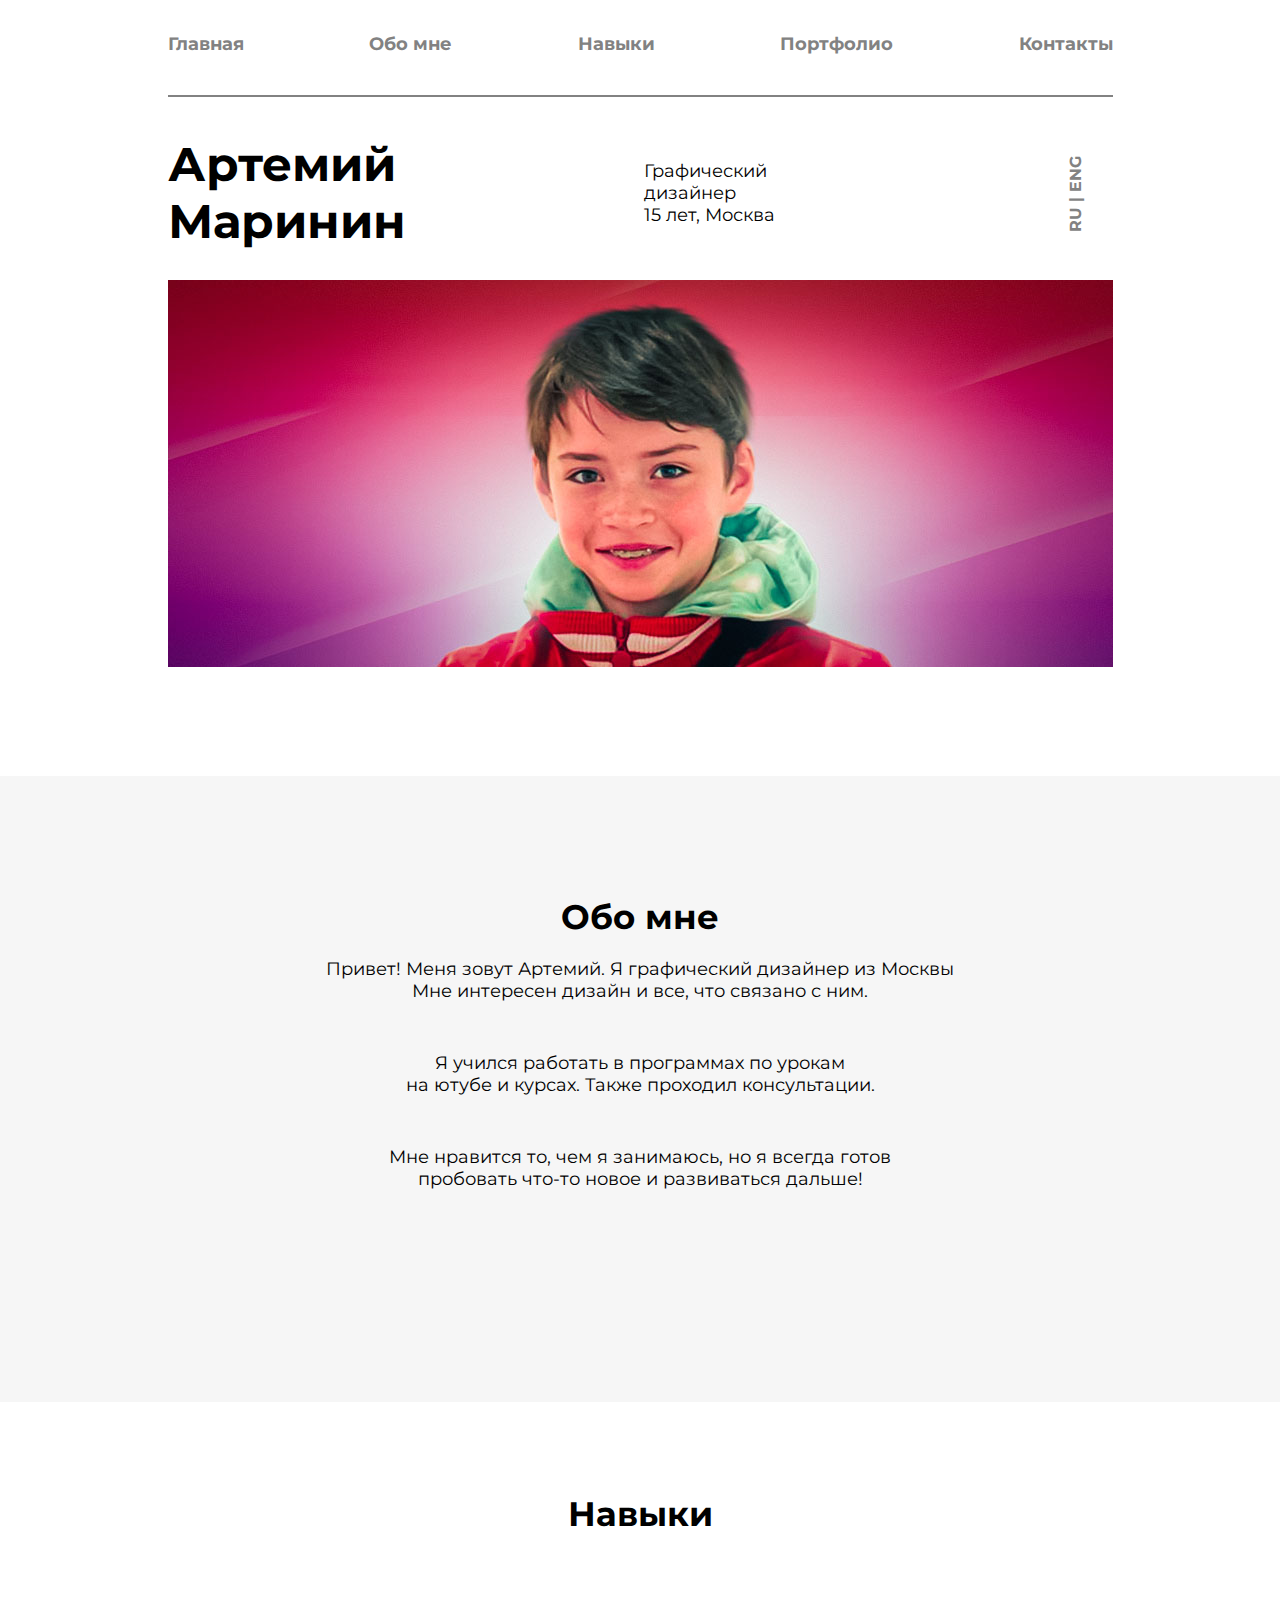
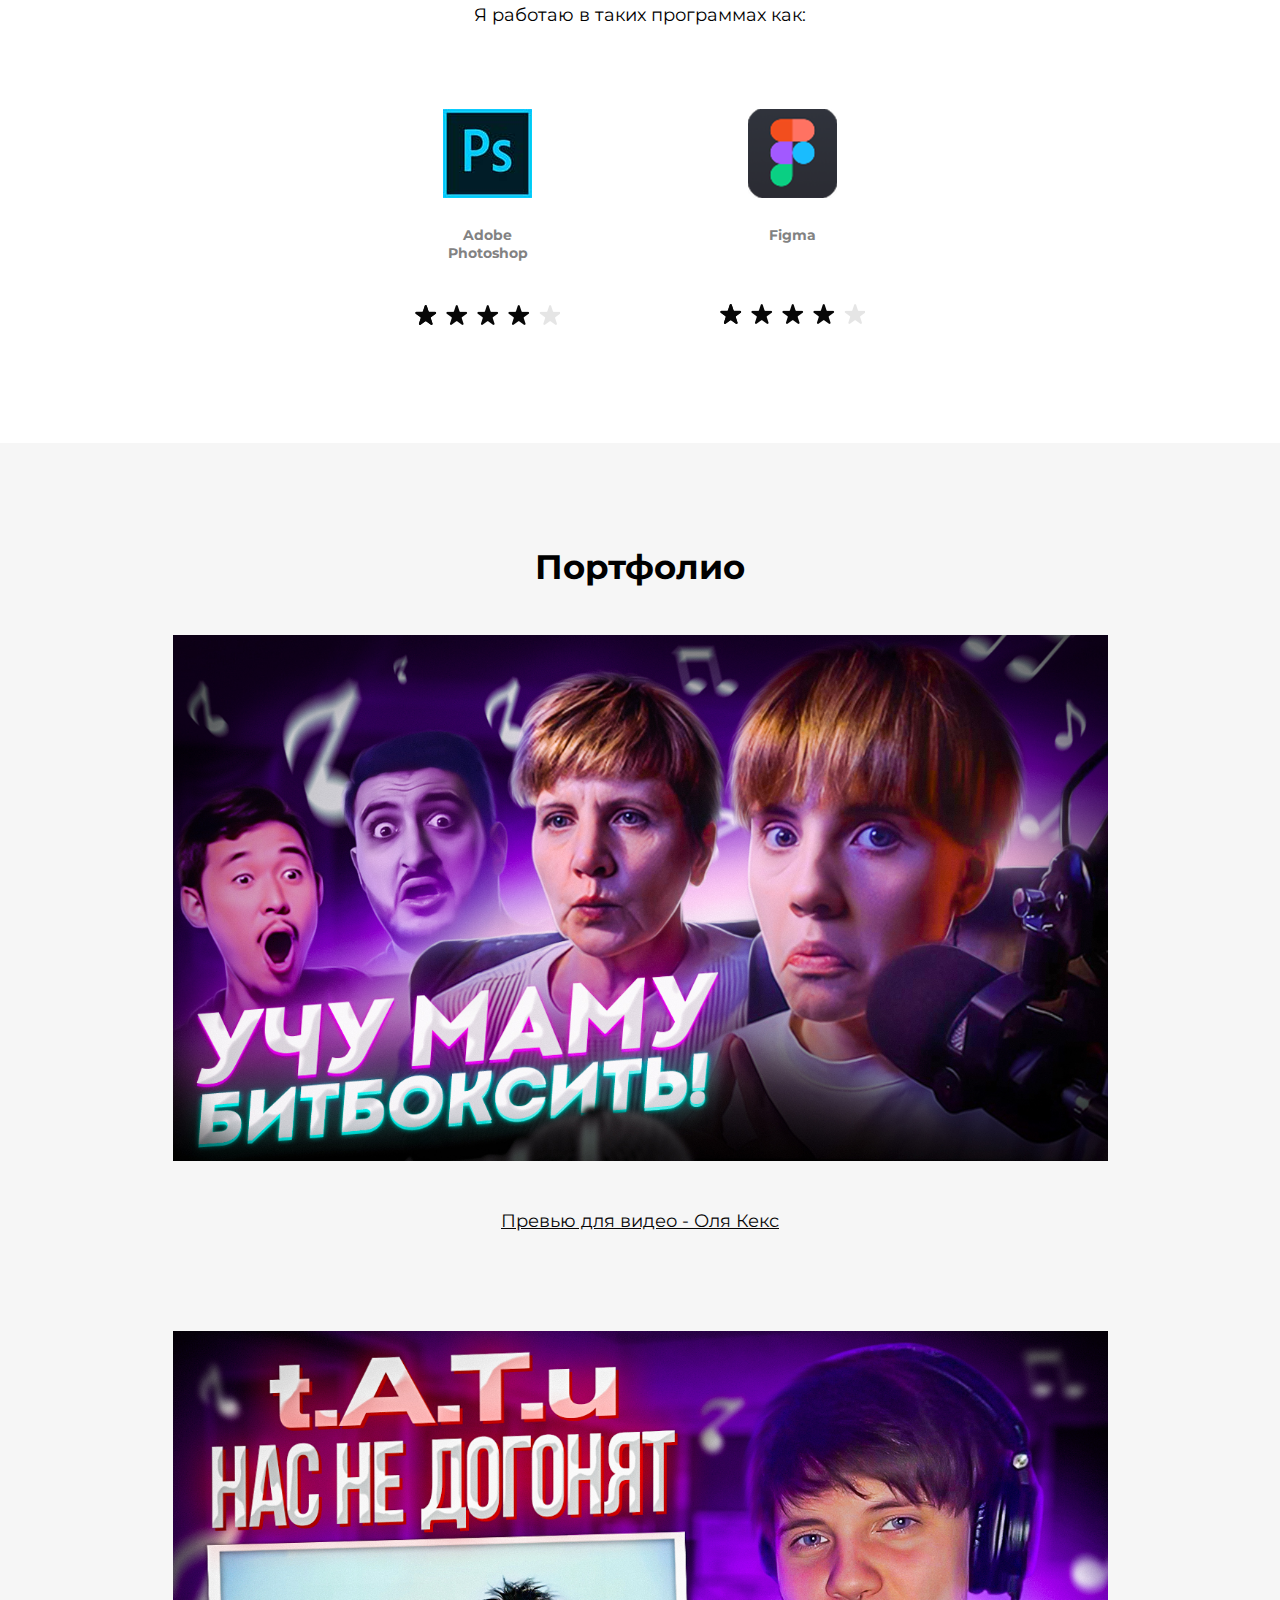
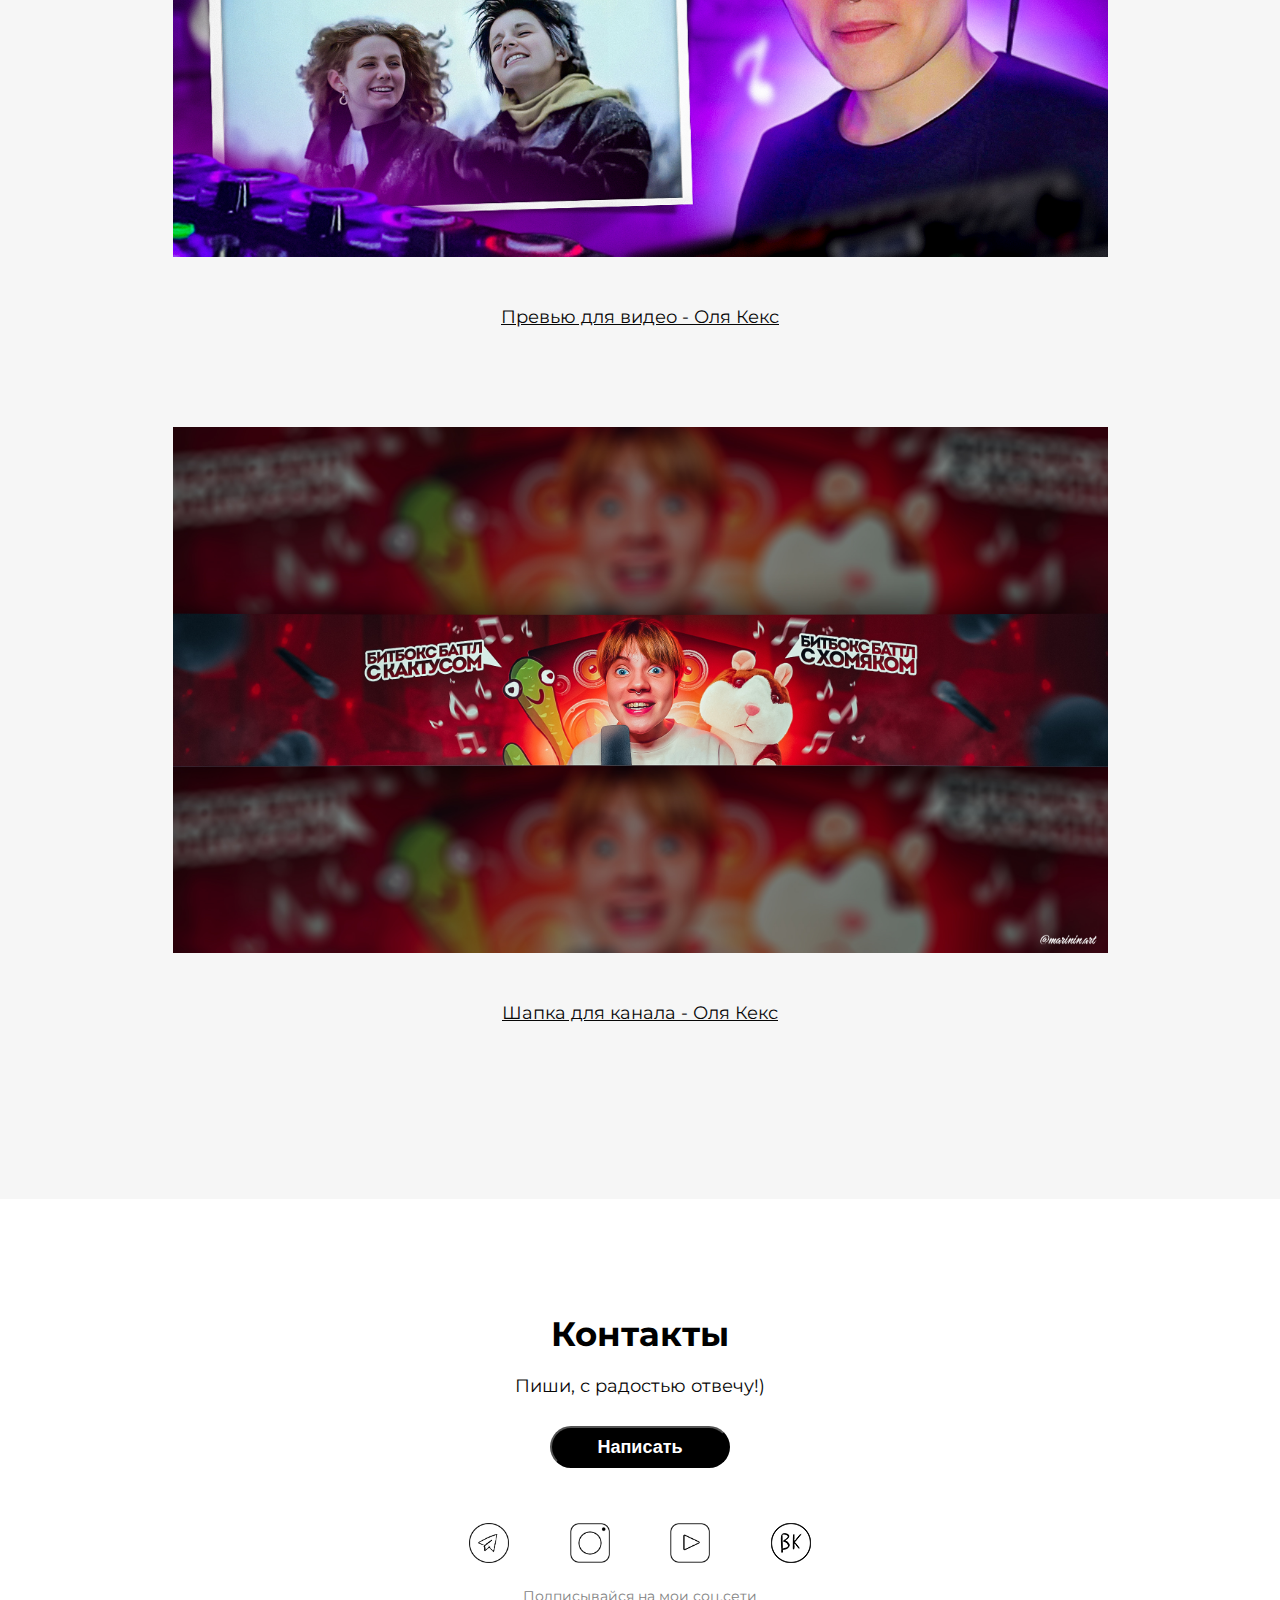
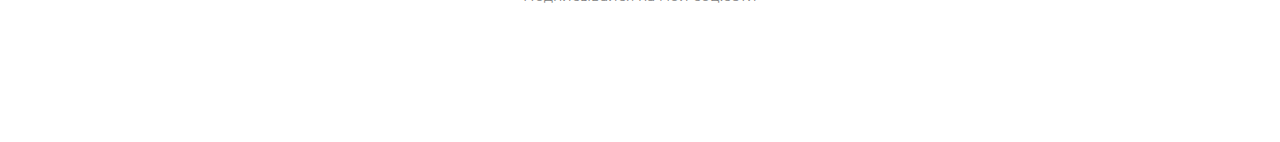
==== index.html @ 00d4df06 "Создана Desktop версия" ====
<!DOCTYPE html>
<html lang="en">
<head>
    <meta charset="UTF-8">
    <meta http-equiv="X-UA-Compatible" content="IE=edge">
    <meta name="viewport" content="width=device-width, initial-scale=1.0">
    <link rel="stylesheet" href="style.css">
    <link rel="preconnect" href="https://fonts.googleapis.com">
    <link rel="preconnect" href="https://fonts.gstatic.com" crossorigin>
    <link href="https://fonts.googleapis.com/css2?family=Montserrat:wght@500;700&display=swap" rel="stylesheet">
    <title>Артемий Маринин</title>
</head>
<body>
    <div class="container">
        <!-- welcome -->
        <div class="welcome">
            <nav class="nav">
                <a href="#" class="nav_link">Главная</a>
                <a href="#" class="nav_link">Обо мне</a>
                <a href="#" class="nav_link">Навыки</a>
                <a href="#" class="nav_link">Портфолио</a>
                <a href="#" class="nav_link">Контакты</a>
            </nav>
            <hr>
            <div class="name_con">
                <h1 class="name eng">Артемий<br>Маринин</h1>
                <h1 class="name ru">Артемий<br>Маринин</h1>
                <p class="who eng">Графический дизайнер<br>15 лет, Москва</p>
                <p class="who ru">Графический дизайнер<br>15 лет, Москва</p>
                <div class="language">
                    <p class="language_ru">ru&nbsp;</p>
                    <p class="language_ru language_eng">|</p>
                    <p class="language_eng">&nbsp;eng</p>
                </div>
            </div>
            <img src="img/my.jpg" alt="photo" class="denis_pht">
        </div>
    </div>

    <!-- about -->
    <div class="about">
        <h2 class="about_title eng">Обо мне</h2>
        <p class="about_txt eng">Привет! Меня зовут Артемий. Я графический дизайнер из Москвы<br>Мне интересен дизайн и все, что связано с ним.</p>
        <p class="about_txt eng">Я учился работать в программах по урокам<br>на ютубе и курсах. Также проходил консультации.</p>
        <p class="about_txt eng">Мне нравится то, чем я занимаюсь, но я всегда готов<br> пробовать что-то новое и развиваться дальше!</p>
    </div>
    
    <!-- Skills -->
    <div class="skills">
        <h2 class="skills_title eng">Навыки</h2>
        <p class="skills_sub eng">Я работаю в таких программах как:</p>
        <div class="programs_wrap">
            <div class="programs">
                <div class="prog-1">
                    <img src="img/ps.jpg" class="prog_img" alt="photoshop">
                    <p class="prog_about">Adobe<br>Photoshop</p>
                    <img src="img/stars-ps.png" alt="stars" class="stars">
                </div>
                <div class="prog-4">
                    <img src="img/figma.png" class="prog_img" alt="Figma">
                    <p class="prog_about">Figma</p>
                    <img src="img/stars-ps.png" alt="stars" class="stars-fig">
                </div>
            </div>
        </div>
    </div>

    <!-- portfolio -->
    <div class="portfolio">
        <h2 class="potfolio_title eng">Портфолио</h2>
        <img src="img/учу маму битбоксить.jpg" alt="case" class="portfolio_photo" width="935px">
        <a target="_blank" href="https://youtu.be/MhiVMvVwOIA" class="portfolio_link">Превью для видео - Оля Кекс</a>

        <img src="img/cover looopstation.jpg" alt="case" class="portfolio_photo" width="935px">
        <a target="_blank" href="https://youtu.be/dZugAhqDV_U" class="portfolio_link">Превью для видео - Оля Кекс</a>

        <img src="img/Оля кекс шапка.jpg" alt="case" class="portfolio_photo" width="935px">
        <a target="_blank" href="https://www.youtube.com/@OlyaKeks" class="portfolio_link">Шапка для канала - Оля Кекс</a> 
    </div>

    <!-- footer -->
    <footer>
        <h2 class="contacts">Контакты</h2>
        <p class="subt">Пиши, с радостью отвечу!)</p>
        <button href="https://taplink.cc/marinin.art" class="btn">Написать</button>
        <div class="social">
            <a target="_blank" class="icons" href="https://t.me/marininart">
                <img src="img/tg.png" alt="" class="social_icon" width="40px" height="40px">
            </a>
            <a target="_blank" class="icons" href="https://www.instagram.com/marinin.art/">
                <img src="img/inst.png" alt="" class="social_icon" width="40px" height="40px">
            </a>
            <a target="_blank" class="icons" href="https://www.youtube.com/@marininart">
                <img src="img/yt.png" alt="" class="social_icon" width="40px" height="40px">
            </a>
            <a target="_blank" class="icons" href="https://vk.com/marininart29">
                <img src="img/vk.png" alt="" class="social_icon" width="40px" height="40px">
            </a>
        </div>
        <p class="cr">Подписывайся на мои соц.сети</p>
    </footer>
<script src="js.js"></script>
</body>
</html>
---- style.css ----
body{
    font-family: 'Montserrat', sans-serif;
    margin: 0;
    padding: 0;
}

/* container */
.container{
    margin: 0 auto;
    width: 945px;
    height: 100%;
}

/* nav */
.nav{
    display: flex;
    justify-content: space-between;
    align-items: center;
    height: 87px;
}

.nav_link{
    font-weight: bold;
    color: #828282;
    font-size: 18px;
    text-decoration: none;
    margin: 0;
    transition: .2s linear;
}

.nav_link:hover{
    font-weight: bold;
    color: #000;
    scale: 1.03;
    font-size: 18px;
    text-decoration: none;
    margin: 0;
}

hr{
   height: 0px;
    border: 1px solid #828282;
}

/* me */
.name_con{
    display: flex;
    justify-content: space-between;
    align-items: center;
    margin:39px 0 30px 0;
}

.name{
   font-size: 47px;
   margin: 0;
}

.who{
    font-size: 18px;
    font-weight: normal;
}

/* language */
.ru{
    visibility: hidden;
}
.eng{
    visibility: visible;
}

.language{
    display: flex;
    transform: rotate(-90deg);
}

.language_ru{
    text-transform: uppercase;
    margin: 0;
    font-weight: bold;
    font-size: 16px;
    color: #828282;
}
.language_ru:hover{
    text-transform: uppercase;
    margin: 0;
    font-weight: bold;
    font-size: 16px;
    transition: .2s linear;
    color: #000;
    cursor: pointer;
}
.language_ru:active{
    text-transform: uppercase;
    margin: 0;
    font-weight: bold;
    font-size: 16px;
    transition: .2s linear;
    color: rgb(31, 13, 13); 
}

.language_eng{
    text-transform: uppercase;
    margin: 0;
    font-weight: bold;
    font-size: 16px;
    color: #828282;
}
.language_eng:hover{
    text-transform: uppercase;
    margin: 0;
    font-weight: bold;
    font-size: 16px;
    transition: .2s linear;
    color: #000;
    cursor: pointer;
}
.language_eng:active{
    text-transform: uppercase;
    margin: 0;
    font-weight: bold;
    font-size: 16px;
    transition: .2s linear;
    color: rgb(31, 13, 13);
}

.denis_pht{
    margin: 0 0 105px 0;
}

/* about */
.about{
    padding-top: 120px;
    height: 506px;
    background: #f6f6f6;
    text-align: center;
    margin-bottom: 91px;
}

.about_title{
    font-weight: bold;
    font-size: 34px;
    margin: 0 0 20px 0;
}

.about_txt{
    font-weight: normal;
    font-size: 18px;
    margin: 0 0 50px 0;
}
.about_txt:last-child{
    font-weight: normal;
    font-size: 18px;
    margin: 0;
}

/* skills */
.skills{
    text-align: center;
}

.skills_title{
    font-size: 34px;
    font-weight: bold;
    margin: 0 0 69px 0;
}

.skills_sub{
    font-weight: normal;
    font-size: 18px;
    margin: 0 0 83px 0;
}

.programs_wrap{
    max-width: 450px;
    margin: 0 auto 111px;
}

.programs{
    display: flex;
    justify-content: space-between;
}

.prog-1{
    margin-right: 105px;
}

.prog_img{
    margin: 0 0 24px 0;
}

.prog_about{
    font-weight: bold;
    font-size: 14px;
    color: #828282;
    margin: 0 0 40px 0;
}

.stars-fig{
    margin-top: 17px;
}

/* portfolio */
.portfolio{
    width: 100%;
    height: 2253px;
    margin: 0 auto;
    padding: 103px 0 0 0;
    background: #f6f6f6;
    text-align: center;
}

.potfolio_title{
    margin: 0 0 47px 0;
    font-weight: bold;
    font-size: 34px;
}

.portfolio_photo{
    margin-bottom: 45px;
}

.portfolio_link{
    display: block;
    font-weight: normal;
    font-size: 18px;
    margin: 0 0 99px 0;
    color: #070707;
}
.portfolio_link:hover{
    display: block;
    font-weight: normal;
    font-size: 18px;
    margin: 0 0 99px 0;
    color: #c4c4c4;
    transition: .1s linear;
}

/* footer */
footer{
    text-align: center;
    padding: 114px 0 123px 0;
}

.contacts{
    font-weight: bold;
    font-size: 34px;
    margin: 0 0 20px 0;
}

.subt{
    font-weight: normal;
    font-size: 18px;
    margin: 0 0 29px 0;
    color: #070707;
}

.btn{
    text-align: center;
    background: #000;
    color: #fff;
    font-weight: bold;
    font-size: 18px;
    width: 180px;
    height: 42px;
    border-radius: 50px;
    margin: 0 0 55px 0;
    transition: .2s linear;
}
.btn:hover{
    background: #000;
    color: rgb(139, 139, 139);
    font-weight: bold;
    font-size: 18px;
    width: 180px;
    height: 42px;
    border-radius: 50px;
    margin: 0 0 55px 0;
    cursor: pointer;
}

.social{
    display: flex;
    width: 342px;
    justify-content: space-between;
    margin: 0 auto 20px auto;
}

.cr{
    color: #828282;
    font-weight: normal;
    font-size: 14px;
}

.icons{
    text-decoration: none;
    transition: all .2s ease;
}

.icons:hover{
    text-decoration: none;
    scale: 1.1;
}
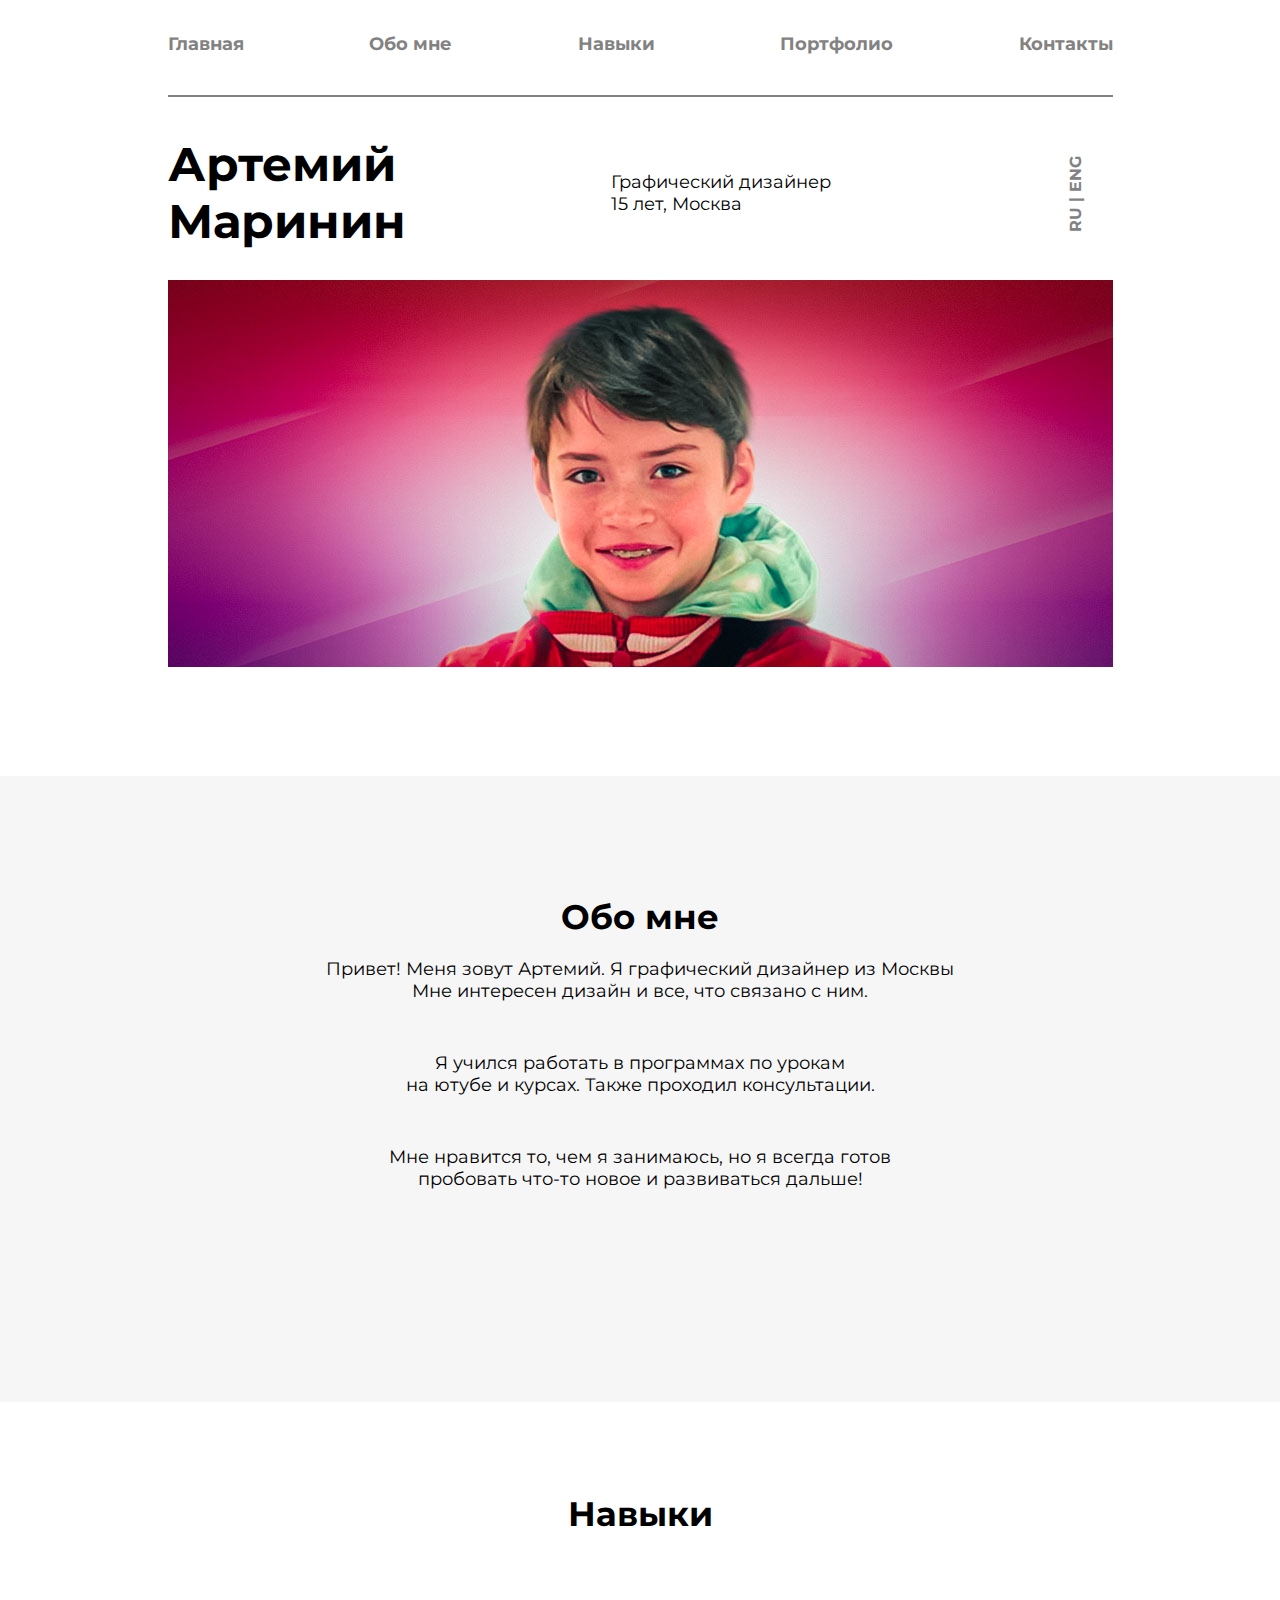
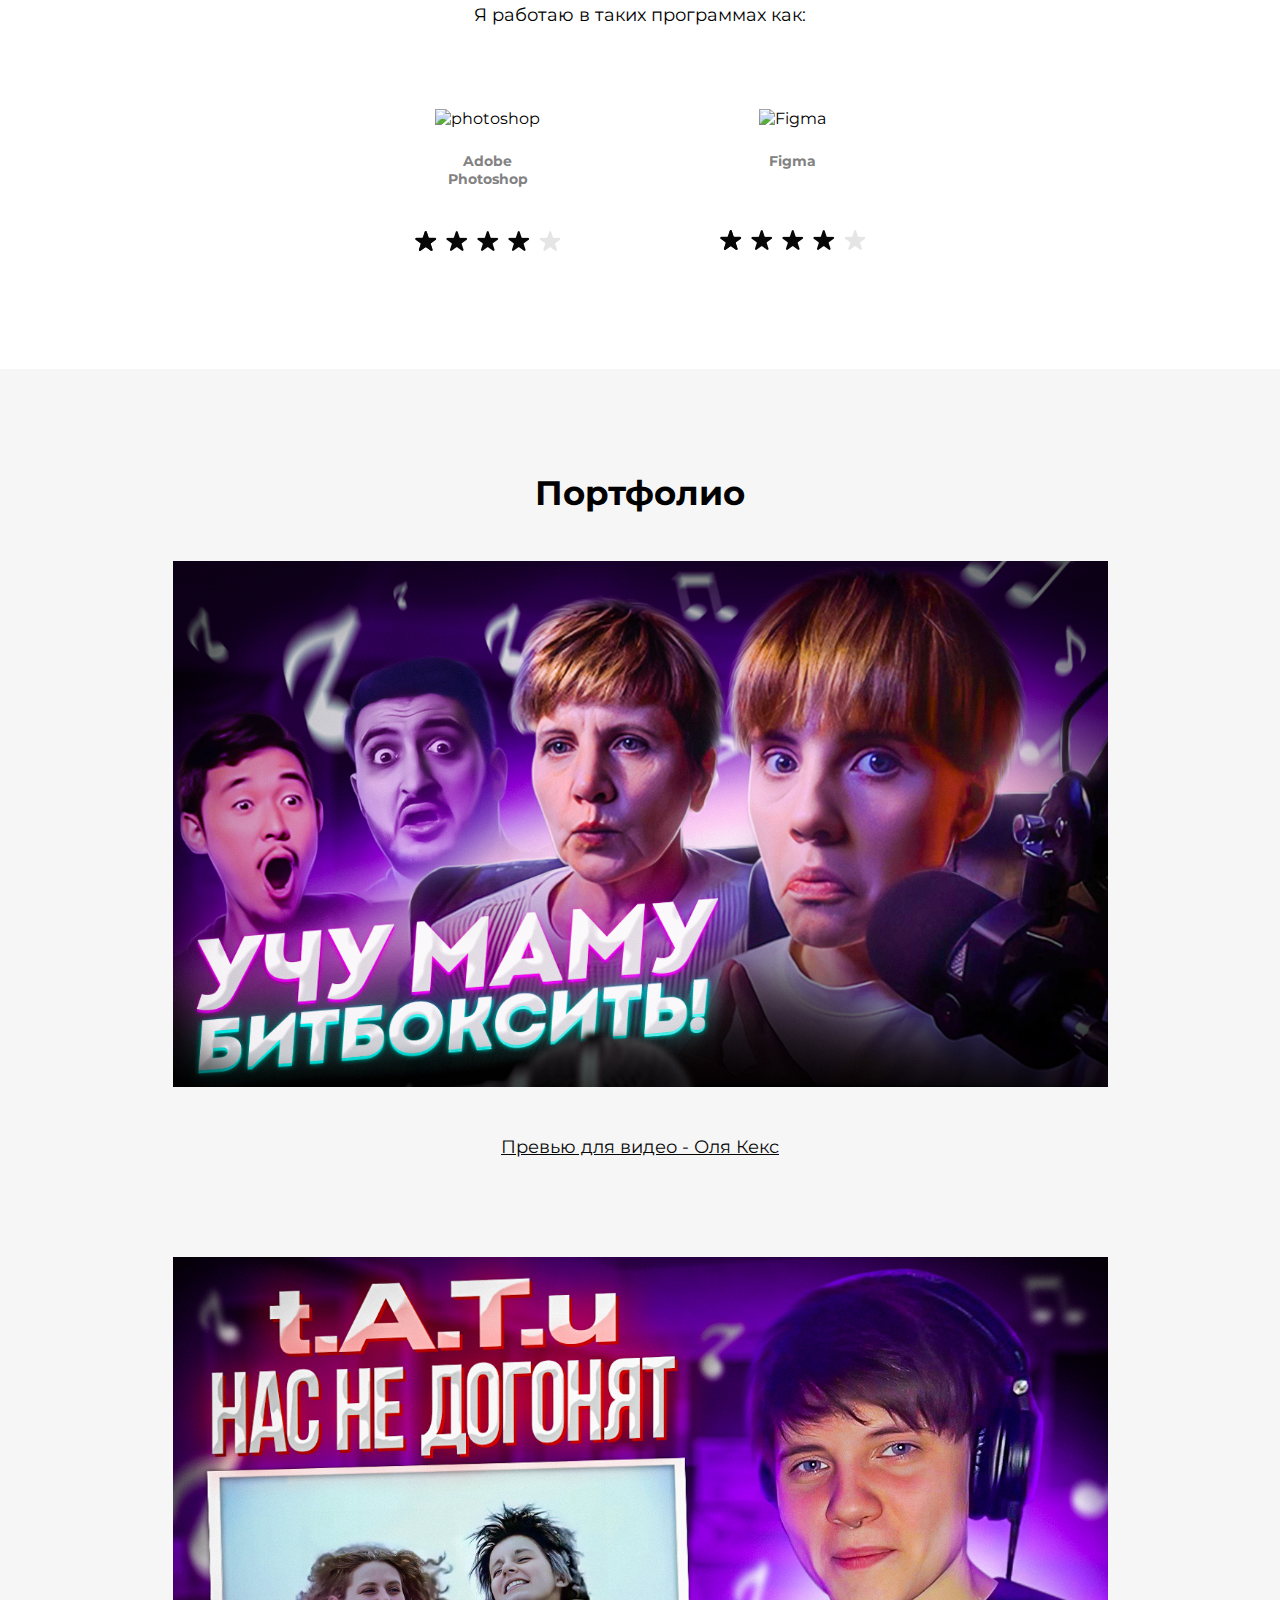
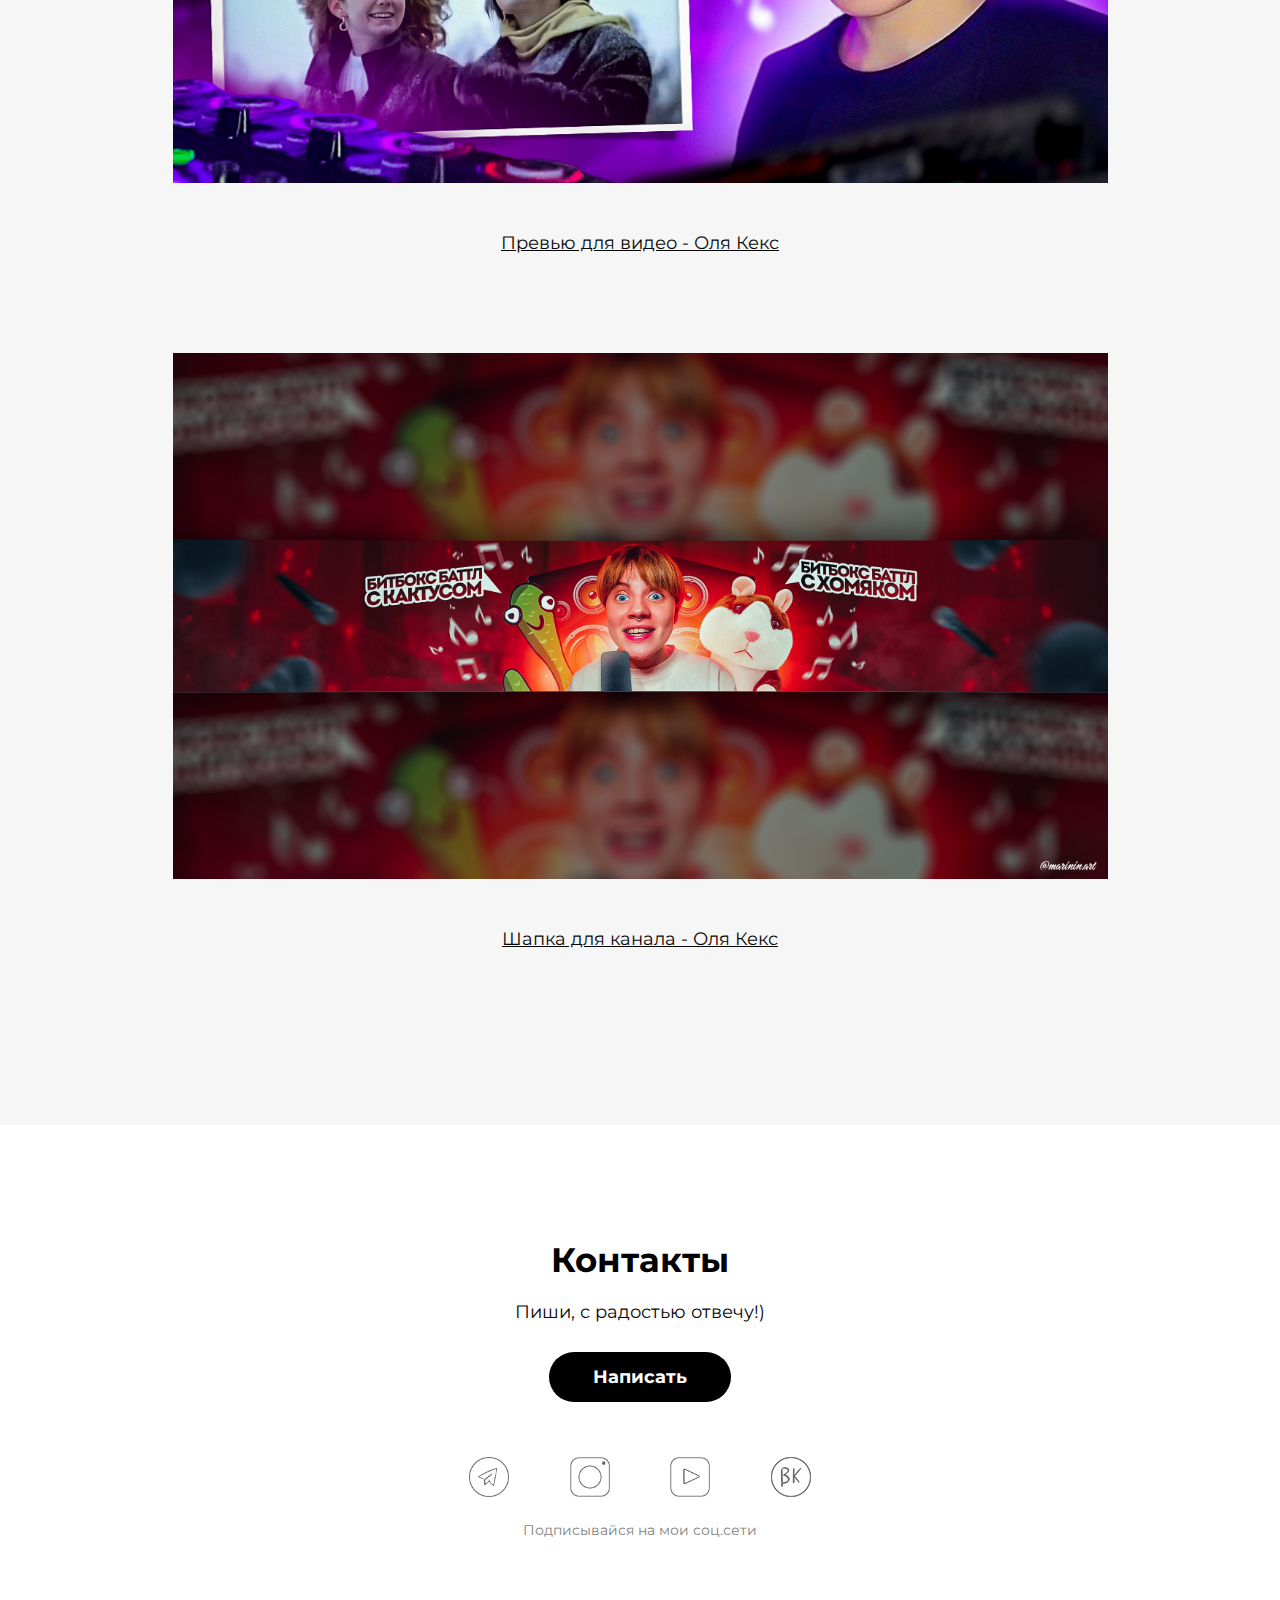
==== commit 71ba437b: "Подключил реопзиторий" ====
--- a/index.html
+++ b/index.html
@@ -13,7 +13,7 @@
 <body>
     <div class="container">
         <!-- welcome -->
-        <div class="welcome">
+        <main class="welcome">
             <nav class="nav">
                 <a href="#" class="nav_link">Главная</a>
                 <a href="#" class="nav_link">Обо мне</a>
@@ -23,10 +23,8 @@
             </nav>
             <hr>
             <div class="name_con">
-                <h1 class="name eng">Артемий<br>Маринин</h1>
-                <h1 class="name ru">Артемий<br>Маринин</h1>
-                <p class="who eng">Графический дизайнер<br>15 лет, Москва</p>
-                <p class="who ru">Графический дизайнер<br>15 лет, Москва</p>
+                <h1 class="name">Артемий<br>Маринин</h1>
+                <p class="who">Графический дизайнер<br>15 лет, Москва</p>
                 <div class="language">
                     <p class="language_ru">ru&nbsp;</p>
                     <p class="language_ru language_eng">|</p>
@@ -34,7 +32,7 @@
                 </div>
             </div>
             <img src="img/my.jpg" alt="photo" class="denis_pht">
-        </div>
+        </main>
     </div>
 
     <!-- about -->
@@ -52,12 +50,12 @@
         <div class="programs_wrap">
             <div class="programs">
                 <div class="prog-1">
-                    <img src="img/ps.jpg" class="prog_img" alt="photoshop">
+                    <img src="img/ps.svg" class="prog_img" alt="photoshop">
                     <p class="prog_about">Adobe<br>Photoshop</p>
                     <img src="img/stars-ps.png" alt="stars" class="stars">
                 </div>
                 <div class="prog-4">
-                    <img src="img/figma.png" class="prog_img" alt="Figma">
+                    <img src="img/figma.svg" class="prog_img" alt="Figma">
                     <p class="prog_about">Figma</p>
                     <img src="img/stars-ps.png" alt="stars" class="stars-fig">
                 </div>
@@ -82,7 +80,7 @@
     <footer>
         <h2 class="contacts">Контакты</h2>
         <p class="subt">Пиши, с радостью отвечу!)</p>
-        <button href="https://taplink.cc/marinin.art" class="btn">Написать</button>
+        <a href="https://taplink.cc/marinin.art" class="btn">Написать</a>
         <div class="social">
             <a target="_blank" class="icons" href="https://t.me/marininart">
                 <img src="img/tg.png" alt="" class="social_icon" width="40px" height="40px">
--- a/style.css
+++ b/style.css
@@ -225,6 +225,7 @@
     font-size: 18px;
     margin: 0 0 99px 0;
     color: #070707;
+    transition: .15s linear;
 }
 .portfolio_link:hover{
     display: block;
@@ -232,7 +233,6 @@
     font-size: 18px;
     margin: 0 0 99px 0;
     color: #c4c4c4;
-    transition: .1s linear;
 }
 
 /* footer */
@@ -255,27 +255,29 @@
 }
 
 .btn{
+    display: inline-block;
     text-align: center;
     background: #000;
     color: #fff;
     font-weight: bold;
     font-size: 18px;
-    width: 180px;
-    height: 42px;
     border-radius: 50px;
     margin: 0 0 55px 0;
-    transition: .2s linear;
+    text-decoration: none;
+    transition: .2s linear;
+    padding: 14px 44px;
 }
 .btn:hover{
     background: #000;
     color: rgb(139, 139, 139);
     font-weight: bold;
     font-size: 18px;
-    width: 180px;
-    height: 42px;
+    padding: 14px 44px;
     border-radius: 50px;
     margin: 0 0 55px 0;
+    text-decoration: none;
     cursor: pointer;
+    scale: 1.1;
 }
 
 .social{
@@ -292,11 +294,13 @@
 }
 
 .icons{
+    opacity: 60%;
     text-decoration: none;
     transition: all .2s ease;
 }
 
 .icons:hover{
+    opacity: 100%;
     text-decoration: none;
     scale: 1.1;
 }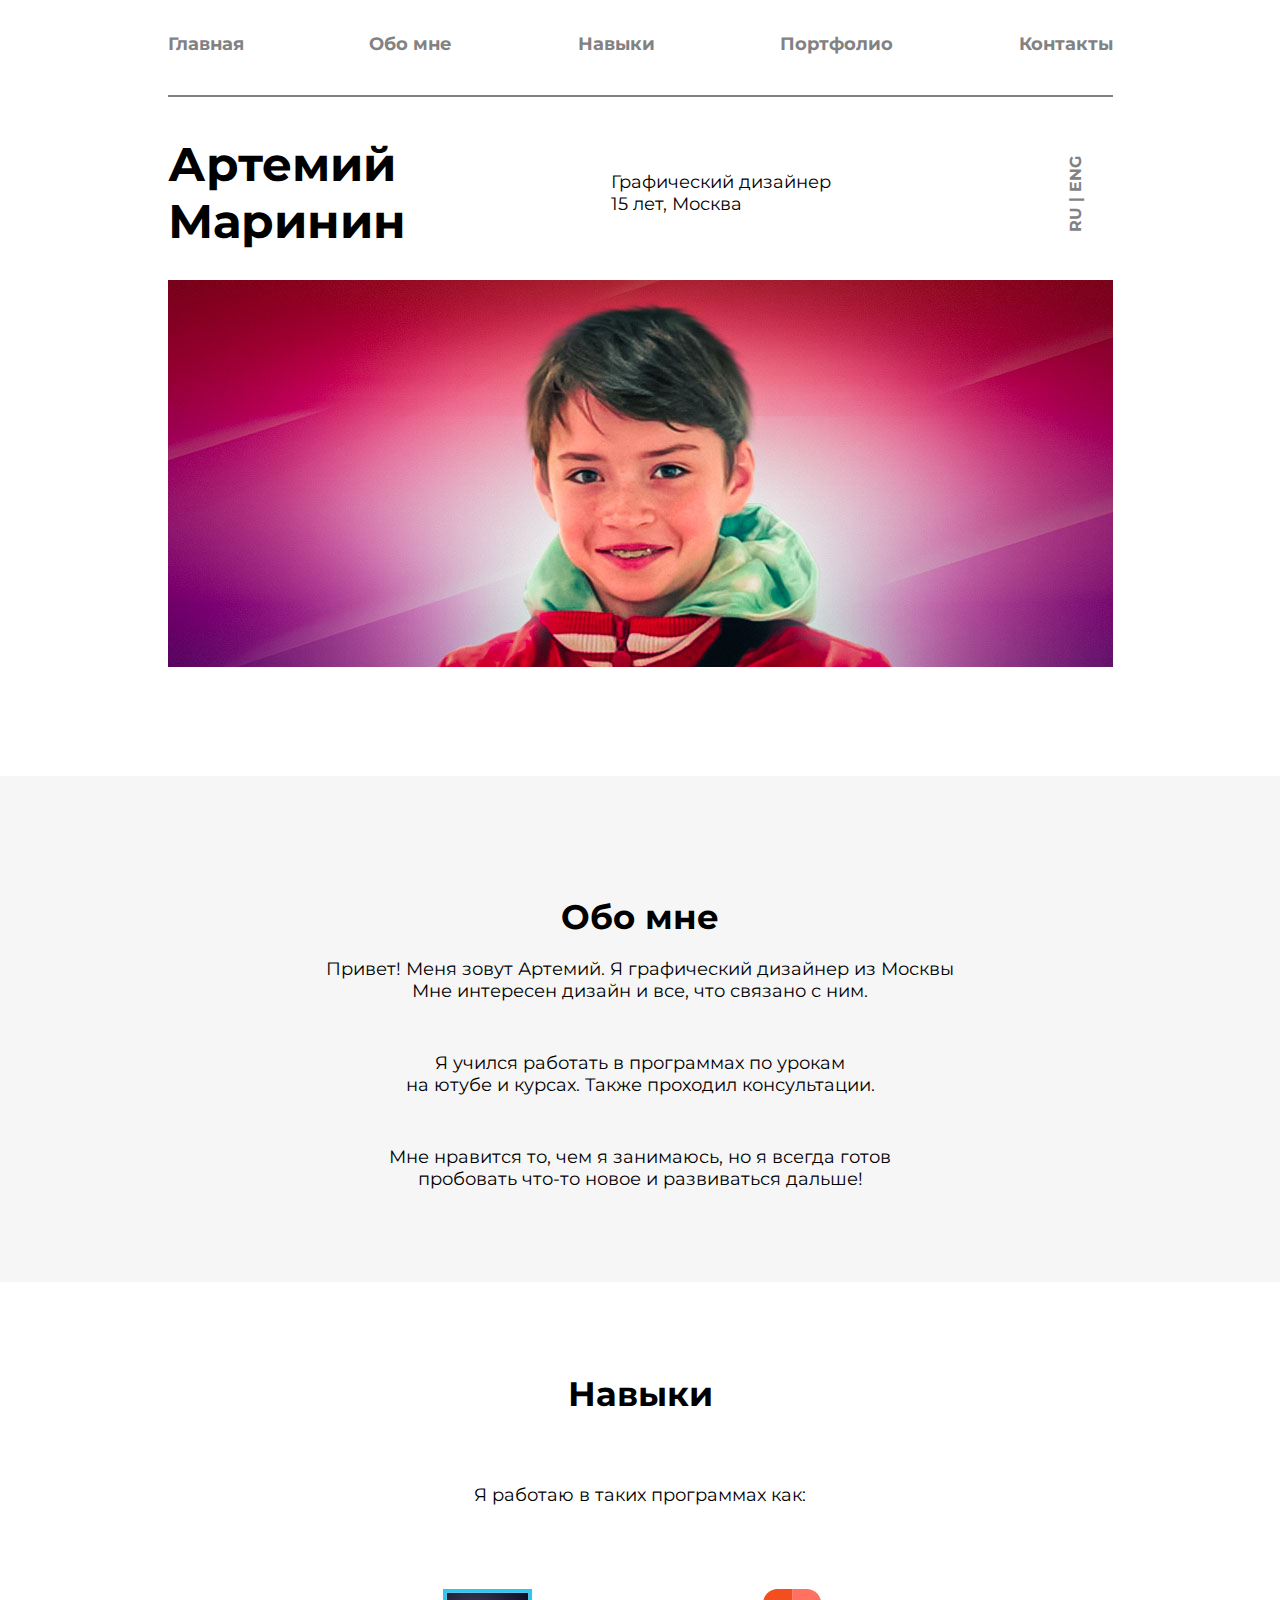
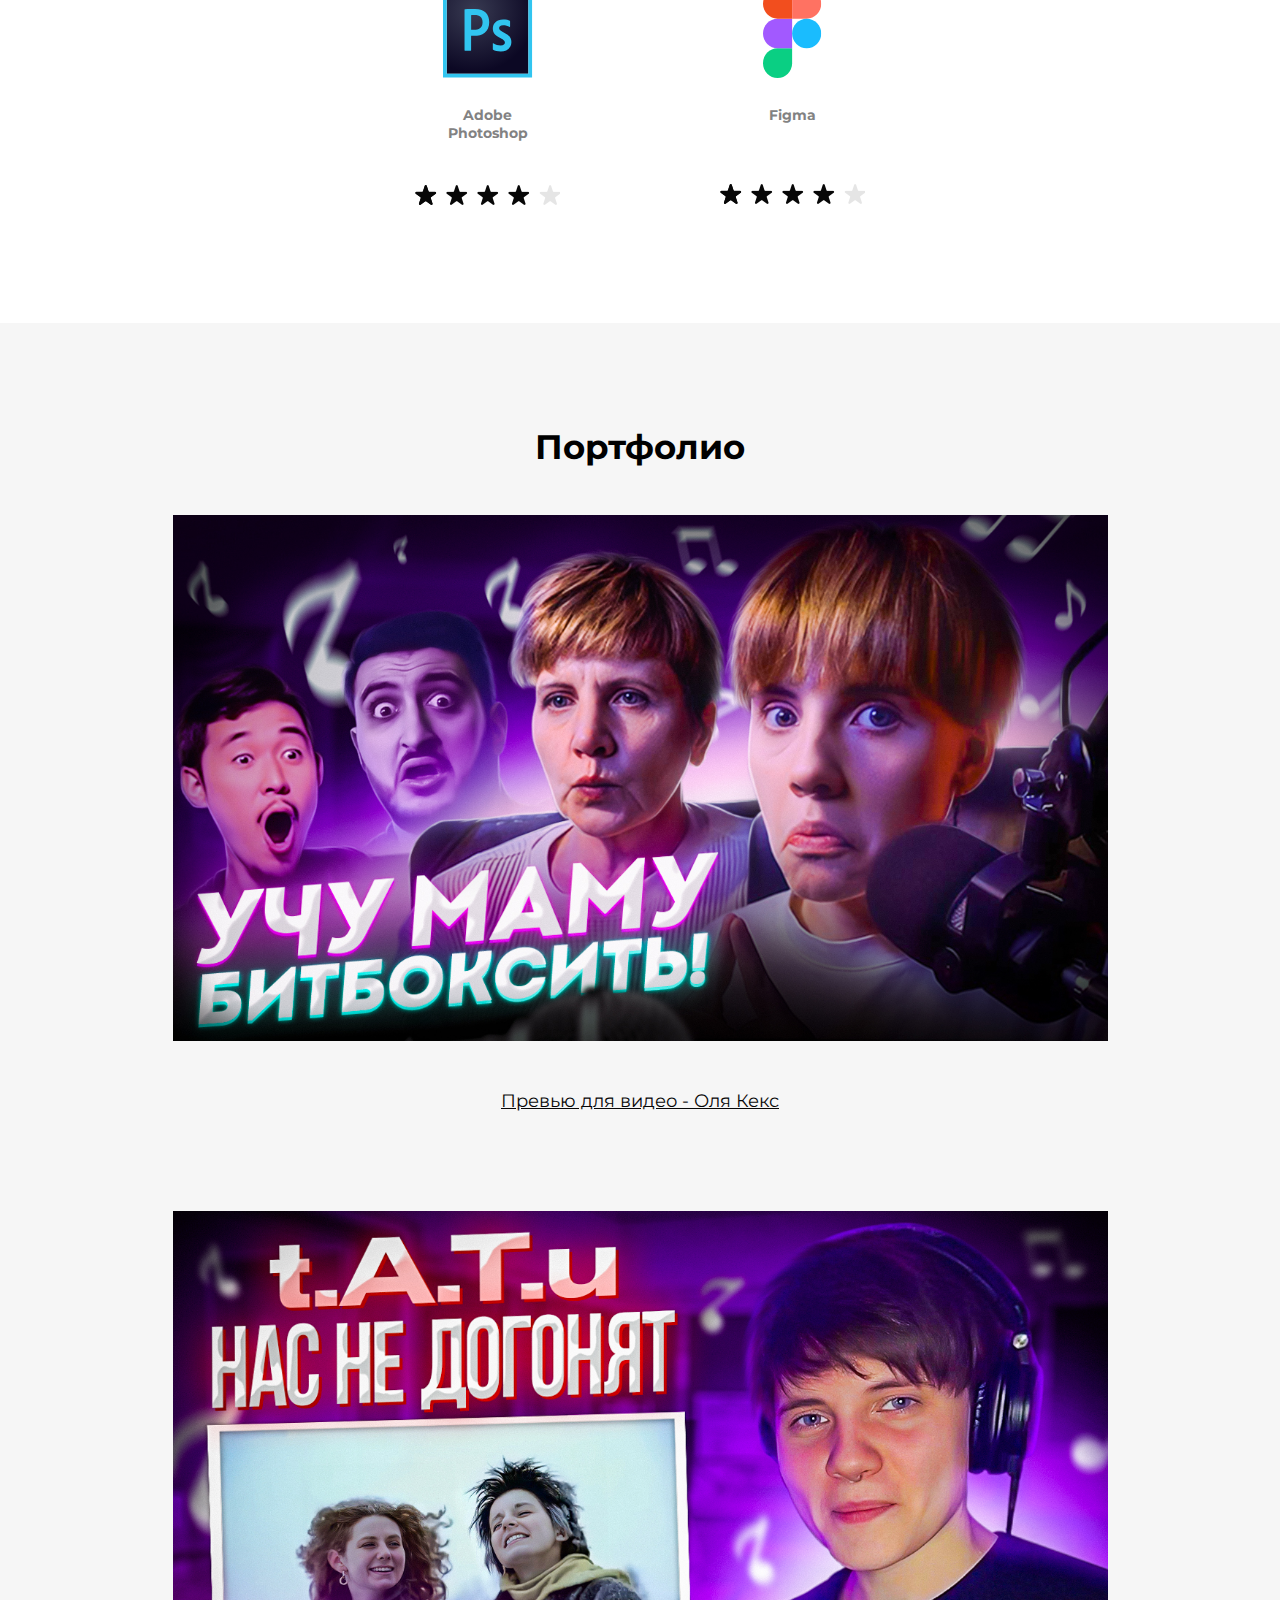
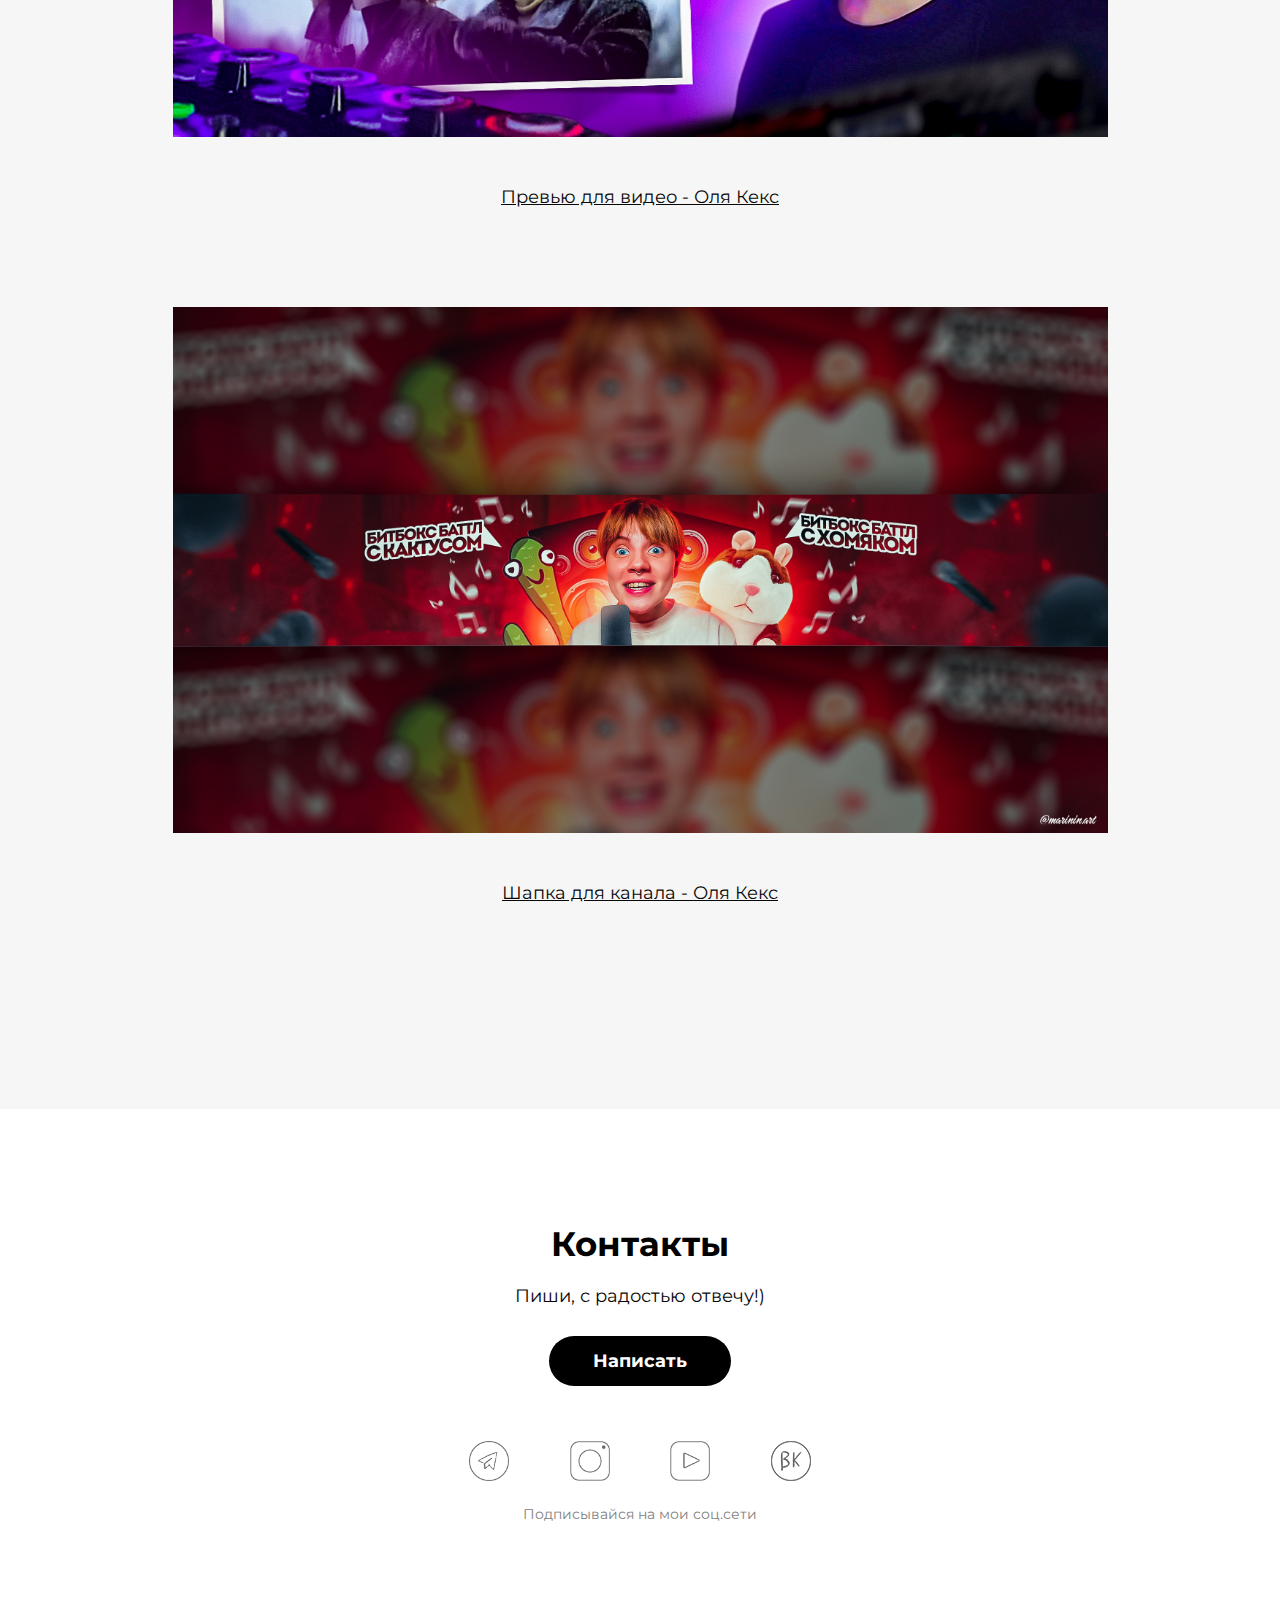
==== commit c5882c63: "Media запросы для 768зч" ====
--- a/index.html
+++ b/index.html
@@ -8,18 +8,18 @@
     <link rel="preconnect" href="https://fonts.googleapis.com">
     <link rel="preconnect" href="https://fonts.gstatic.com" crossorigin>
     <link href="https://fonts.googleapis.com/css2?family=Montserrat:wght@500;700&display=swap" rel="stylesheet">
-    <title>Артемий Маринин</title>
+    <title>Артемий Маринин - Главная</title>
 </head>
 <body>
     <div class="container">
         <!-- welcome -->
         <main class="welcome">
             <nav class="nav">
-                <a href="#" class="nav_link">Главная</a>
-                <a href="#" class="nav_link">Обо мне</a>
-                <a href="#" class="nav_link">Навыки</a>
-                <a href="#" class="nav_link">Портфолио</a>
-                <a href="#" class="nav_link">Контакты</a>
+                <a href="index.html" class="nav_link">Главная</a>
+                <a href="about.html" class="nav_link">Обо мне</a>
+                <a href="skills.html" class="nav_link">Навыки</a>
+                <a href="portfolio.html" class="nav_link">Портфолио</a>
+                <a href="contacts.html" class="nav_link">Контакты</a>
             </nav>
             <hr>
             <div class="name_con">
@@ -37,10 +37,10 @@
 
     <!-- about -->
     <div class="about">
-        <h2 class="about_title eng">Обо мне</h2>
-        <p class="about_txt eng">Привет! Меня зовут Артемий. Я графический дизайнер из Москвы<br>Мне интересен дизайн и все, что связано с ним.</p>
-        <p class="about_txt eng">Я учился работать в программах по урокам<br>на ютубе и курсах. Также проходил консультации.</p>
-        <p class="about_txt eng">Мне нравится то, чем я занимаюсь, но я всегда готов<br> пробовать что-то новое и развиваться дальше!</p>
+        <h2 class="about_title">Обо мне</h2>
+        <p class="about_txt">Привет! Меня зовут Артемий. Я графический дизайнер из Москвы<br>Мне интересен дизайн и все, что связано с ним.</p>
+        <p class="about_txt">Я учился работать в программах по урокам<br>на ютубе и курсах. Также проходил консультации.</p>
+        <p class="about_txt">Мне нравится то, чем я занимаюсь, но я всегда готов<br> пробовать что-то новое и развиваться дальше!</p>
     </div>
     
     <!-- Skills -->
@@ -66,13 +66,13 @@
     <!-- portfolio -->
     <div class="portfolio">
         <h2 class="potfolio_title eng">Портфолио</h2>
-        <img src="img/учу маму битбоксить.jpg" alt="case" class="portfolio_photo" width="935px">
+        <img src="img/учу маму битбоксить.jpg" alt="case" class="portfolio_photo">
         <a target="_blank" href="https://youtu.be/MhiVMvVwOIA" class="portfolio_link">Превью для видео - Оля Кекс</a>
 
-        <img src="img/cover looopstation.jpg" alt="case" class="portfolio_photo" width="935px">
+        <img src="img/cover looopstation.jpg" alt="case" class="portfolio_photo">
         <a target="_blank" href="https://youtu.be/dZugAhqDV_U" class="portfolio_link">Превью для видео - Оля Кекс</a>
 
-        <img src="img/Оля кекс шапка.jpg" alt="case" class="portfolio_photo" width="935px">
+        <img src="img/Оля кекс шапка.jpg" alt="case" class="portfolio_photo">
         <a target="_blank" href="https://www.youtube.com/@OlyaKeks" class="portfolio_link">Шапка для канала - Оля Кекс</a> 
     </div>
 
@@ -91,7 +91,7 @@
             <a target="_blank" class="icons" href="https://www.youtube.com/@marininart">
                 <img src="img/yt.png" alt="" class="social_icon" width="40px" height="40px">
             </a>
-            <a target="_blank" class="icons" href="https://vk.com/marininart29">
+            <a target="_blank" class="icons" href="https://vk.com/marinin_design">
                 <img src="img/vk.png" alt="" class="social_icon" width="40px" height="40px">
             </a>
         </div>
--- a/style.css
+++ b/style.css
@@ -2,12 +2,16 @@
     font-family: 'Montserrat', sans-serif;
     margin: 0;
     padding: 0;
+}
+
+* {
+    box-sizing: border-box;
 }
 
 /* container */
 .container{
     margin: 0 auto;
-    width: 945px;
+    max-width: 945px;
     height: 100%;
 }
 
@@ -38,7 +42,7 @@
 }
 
 hr{
-   height: 0px;
+    height: 0px;
     border: 1px solid #828282;
 }
 
@@ -124,7 +128,7 @@
 }
 
 .denis_pht{
-    margin: 0 0 105px 0;
+    margin: 0 auto 105px;
 }
 
 /* about */
@@ -136,6 +140,14 @@
     margin-bottom: 91px;
 }
 
+.about{
+    padding-top: 120px;
+    height: 506px;
+    background: #f6f6f6;
+    text-align: center;
+    margin-bottom: 91px;
+}
+
 .about_title{
     font-weight: bold;
     font-size: 34px;
@@ -151,6 +163,47 @@
     font-weight: normal;
     font-size: 18px;
     margin: 0;
+}
+
+.nabt{
+    margin-bottom: 45px;
+}
+
+.about_wrap {
+    display: flex;
+    margin-top: 45px;
+}
+
+.continue {
+    display: block;
+}
+
+.about_skills_wrap {
+    display: flex;
+    margin-top: 45px;
+}
+
+.about_txt_wrap {
+    display: block;
+    margin-left: 65px;
+}
+
+
+.about_img {
+    display: block;
+}
+
+.p {
+    margin-bottom: 23px;
+}
+
+.p-3 {
+    margin-top: 50px;
+}
+
+.link {
+    text-decoration: underline;
+    color: #000;
 }
 
 /* skills */
@@ -202,11 +255,12 @@
 /* portfolio */
 .portfolio{
     width: 100%;
-    height: 2253px;
+    height: 100%;
     margin: 0 auto;
     padding: 103px 0 0 0;
     background: #f6f6f6;
     text-align: center;
+    padding-bottom: 106px;
 }
 
 .potfolio_title{
@@ -216,6 +270,8 @@
 }
 
 .portfolio_photo{
+    text-align: center;
+    width: 935px;
     margin-bottom: 45px;
 }
 
@@ -235,8 +291,106 @@
     color: #c4c4c4;
 }
 
+.portfolio_imgs_wrapper {
+    display: flex;
+    flex-wrap: wrap;
+    align-content: center;
+    justify-content: space-between;
+}
+
+.portfolio_img {
+    width: 423px;
+}
+.portfolio_img-3, .portfolio_img-8, .portfolio_img-9 {
+    width: 900px;
+}
+
+.img_content {
+    text-align: center;
+    margin: 0 auto 45px;
+}
+
+.img_content .portfolio_link {
+    margin: 23px 0;
+}
+
+
+/* Contacts */
+.btns_wrapper{
+    max-width: 590px;
+    max-height: 240px;
+    display: flex;
+    justify-content: space-between;
+    flex-wrap: wrap;
+    margin: 0 auto;
+}
+
+.cname {
+    font-size: 47px;
+    margin: 75px 0 45px;
+    text-align: center;
+}
+
+.contacts_link {
+    flex-wrap: wrap;
+    display: flex;
+    text-align: center;
+    align-items: center;
+    width: 270px;
+    height: 60px;
+    justify-content: center;
+    text-decoration: none;
+    margin-bottom: 30px;
+    transition: .2s ease-in-out;
+    animation: animBtns1 2s;
+}
+
+.contacts_link:hover {
+    scale: 1.05;
+}
+
+.contacts_link .nav_link {
+    font-weight: bold;
+    color: #ffffff;
+    font-size: 18px;
+    text-decoration: none;
+    margin: 0;
+    animation: animBtns2 2s;
+}
+
+.contacts_icon {
+    margin-right: 10px;
+    animation: animBtns2 2.5s;
+}
+
+.a {
+    border-radius: 10px;
+    background: #339AF0;
+}
+.b {
+    border-radius: 10px;
+    background: #004CBD;
+}
+.c {
+    border-radius: 10px;
+    background: #F26F3C;
+}
+.d {
+    border-radius: 10px;
+    background: #BF1717;
+}
+.e {
+    border-radius: 10px;
+    background: #6A52FC;
+}
+.f {
+    border-radius: 10px;
+    background: #36007A;
+}
+
 /* footer */
 footer{
+    margin: 0 auto;
     text-align: center;
     padding: 114px 0 123px 0;
 }
@@ -293,6 +447,14 @@
     font-size: 14px;
 }
 
+.ccr{
+    color: #828282;
+    font-weight: normal;
+    font-size: 14px;
+    text-align: center;
+    margin-top: 45px;
+}
+
 .icons{
     opacity: 60%;
     text-decoration: none;
@@ -303,4 +465,96 @@
     opacity: 100%;
     text-decoration: none;
     scale: 1.1;
+}
+
+@keyframes animBtns1 {
+    0% {
+        opacity: 0%;
+       height: 0px;
+    }
+
+    20%{
+        opacity: 0%;
+    }
+
+    100% {
+        opacity: 100%;
+        height: 60px;
+    }
+}
+
+@keyframes animBtns2 {
+    0% {
+        opacity: 0%;
+    }
+
+    50% {
+       opacity: 0%;
+    }
+
+    100% {
+        opacity: 100%;
+    }
+}
+
+
+
+/* Медиазапросы */
+@media screen and (max-width: 768px) {
+    .container {
+        margin: 0 auto;
+        max-width: 123.1%;
+    }
+    
+    .denis_pht {
+        width: 768px;
+        margin: 0 auto;
+    }
+
+    .portfolio_photo{
+        text-align: center;
+        width: 768px;
+        margin-bottom: 45px;
+    }
+
+    .portfolio{
+        width: 100%;
+        height: 100%;
+        margin: 0 auto;
+        padding: 103px 0 0 0;
+        background: #f6f6f6;
+        text-align: center;
+        padding-bottom: 30px;
+    }
+
+    .about_txt{
+        font-size: 14px;
+        margin-bottom: 23px;
+    }
+    .about_txt:last-child {
+        font-size: 14px;
+        margin-bottom: 0;
+    }
+    .p-3 {
+        margin-top: 23px;
+    }
+    
+    .nabt {
+        margin-bottom: 25px;
+    }
+
+    .ccr {
+        color: #828282;
+        font-weight: normal;
+        font-size: 14px;
+        text-align: center;
+        margin: 45px auto 0;
+    }
+
+    .portfolio_img-3, .portfolio_img-8, .portfolio_img-9 {
+        width: 768px;
+    }
+    .portfolio_img {
+        width: 768px;
+    }
 }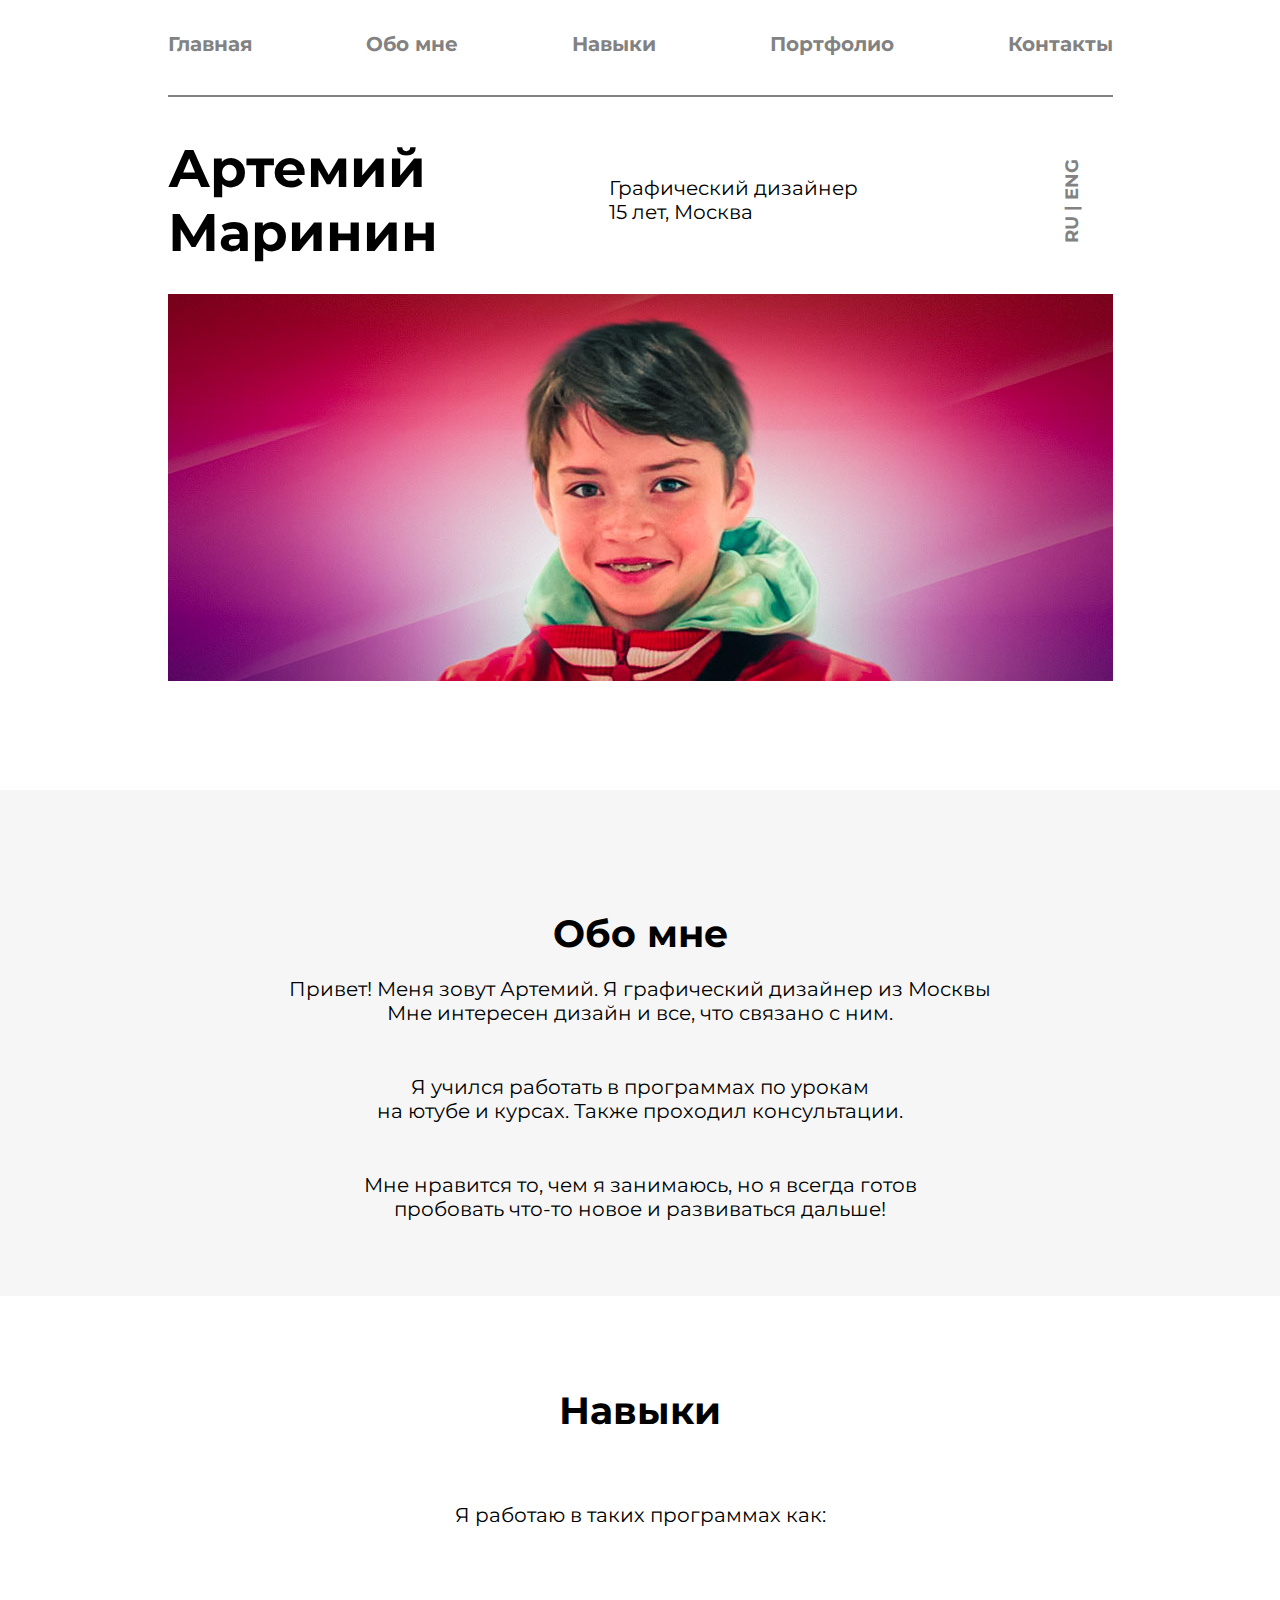
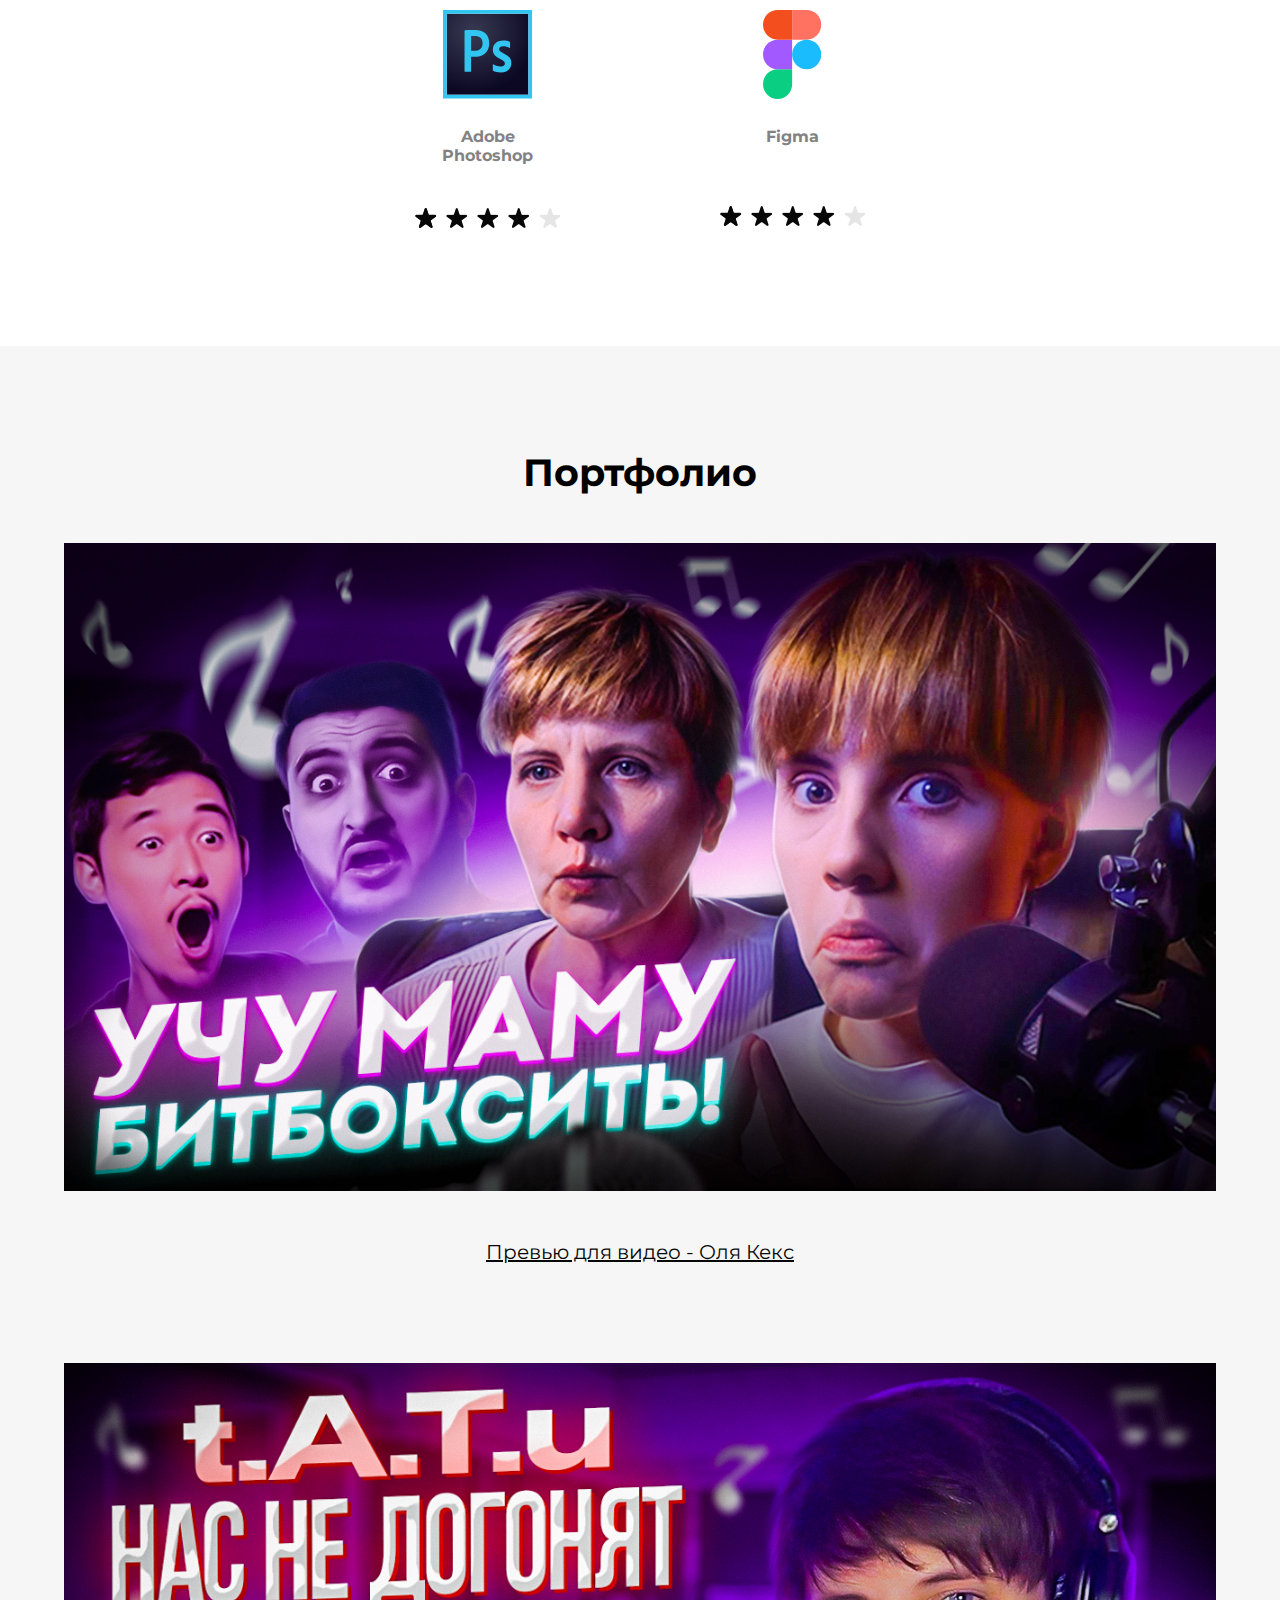
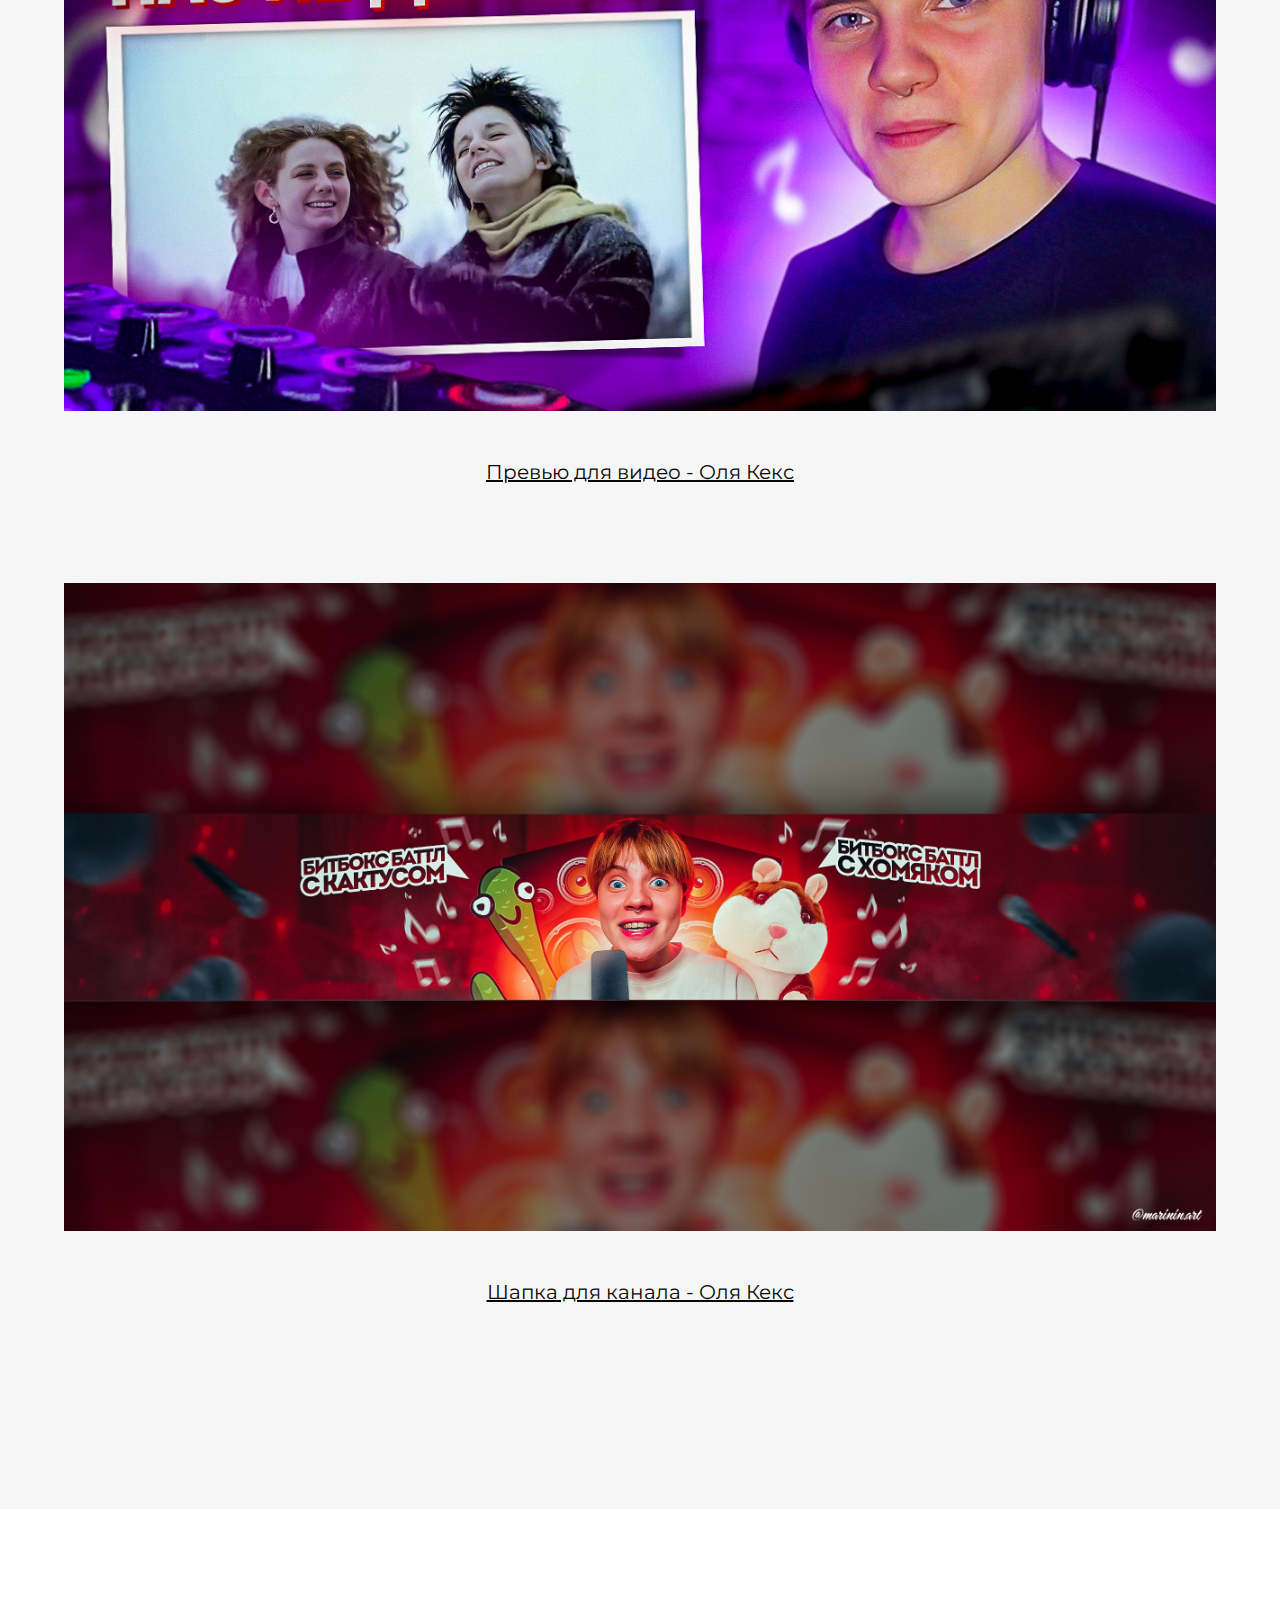
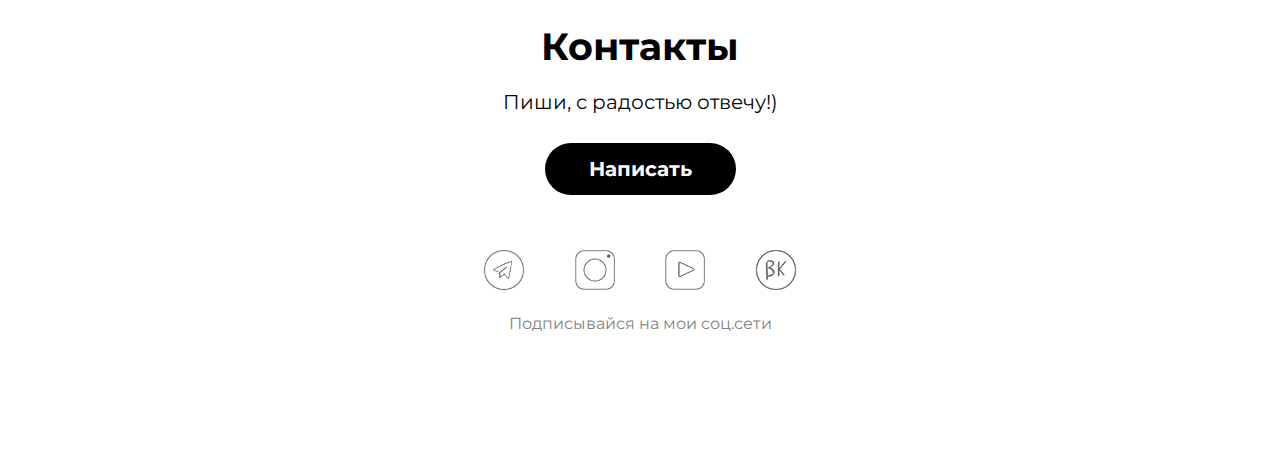
==== commit d7bc0360: "Добавлены медиа запросы для мобильной версии." ====
--- a/index.html
+++ b/index.html
@@ -13,26 +13,25 @@
 <body>
     <div class="container">
         <!-- welcome -->
-        <main class="welcome">
-            <nav class="nav">
-                <a href="index.html" class="nav_link">Главная</a>
-                <a href="about.html" class="nav_link">Обо мне</a>
-                <a href="skills.html" class="nav_link">Навыки</a>
-                <a href="portfolio.html" class="nav_link">Портфолио</a>
-                <a href="contacts.html" class="nav_link">Контакты</a>
-            </nav>
-            <hr>
-            <div class="name_con">
-                <h1 class="name">Артемий<br>Маринин</h1>
-                <p class="who">Графический дизайнер<br>15 лет, Москва</p>
-                <div class="language">
-                    <p class="language_ru">ru&nbsp;</p>
-                    <p class="language_ru language_eng">|</p>
-                    <p class="language_eng">&nbsp;eng</p>
-                </div>
+        <nav class="nav">
+            <a href="index.html" class="nav_link">Главная</a>
+            <a href="about.html" class="nav_link">Обо мне</a>
+            <a href="skills.html" class="nav_link">Навыки</a>
+            <a href="portfolio.html" class="nav_link">Портфолио</a>
+            <a href="contacts.html" class="nav_link">Контакты</a>
+        </nav>
+        <hr>
+        <div class="name_con">
+            <h1 class="name">Артемий<br>Маринин</h1>
+            <p class="who">Графический дизайнер<br>15 лет, Москва</p>
+            <div class="language">
+                <p class="language_ru">ru&nbsp;</p>
+                <p class="language_ru language_eng">|</p>
+                <p class="language_eng">&nbsp;eng</p>
             </div>
-            <img src="img/my.jpg" alt="photo" class="denis_pht">
-        </main>
+        </div>
+        <img src="img/my.jpg" alt="photo" class="denis_pht">
+        <img src="img/my-mobile.jpg" alt="" class="mobile_pht">
     </div>
 
     <!-- about -->
@@ -45,8 +44,8 @@
     
     <!-- Skills -->
     <div class="skills">
-        <h2 class="skills_title eng">Навыки</h2>
-        <p class="skills_sub eng">Я работаю в таких программах как:</p>
+        <h2 class="skills_title">Навыки</h2>
+        <p class="skills_sub">Я работаю в таких программах как:</p>
         <div class="programs_wrap">
             <div class="programs">
                 <div class="prog-1">
--- a/style.css
+++ b/style.css
@@ -13,6 +13,11 @@
     margin: 0 auto;
     max-width: 945px;
     height: 100%;
+    flex-wrap: wrap;
+}
+
+.about .container {
+    text-align: center;
 }
 
 /* nav */
@@ -26,7 +31,7 @@
 .nav_link{
     font-weight: bold;
     color: #828282;
-    font-size: 18px;
+    font-size: 125%;
     text-decoration: none;
     margin: 0;
     transition: .2s linear;
@@ -36,7 +41,7 @@
     font-weight: bold;
     color: #000;
     scale: 1.03;
-    font-size: 18px;
+    font-size: 125%;
     text-decoration: none;
     margin: 0;
 }
@@ -55,12 +60,12 @@
 }
 
 .name{
-   font-size: 47px;
+   font-size: 330%;
    margin: 0;
 }
 
 .who{
-    font-size: 18px;
+    font-size: 125%;
     font-weight: normal;
 }
 
@@ -81,14 +86,14 @@
     text-transform: uppercase;
     margin: 0;
     font-weight: bold;
-    font-size: 16px;
+    font-size: 110%;
     color: #828282;
 }
 .language_ru:hover{
     text-transform: uppercase;
     margin: 0;
     font-weight: bold;
-    font-size: 16px;
+    font-size: 110%;
     transition: .2s linear;
     color: #000;
     cursor: pointer;
@@ -97,7 +102,7 @@
     text-transform: uppercase;
     margin: 0;
     font-weight: bold;
-    font-size: 16px;
+    font-size: 110%;
     transition: .2s linear;
     color: rgb(31, 13, 13); 
 }
@@ -106,14 +111,14 @@
     text-transform: uppercase;
     margin: 0;
     font-weight: bold;
-    font-size: 16px;
+    font-size: 110%;
     color: #828282;
 }
 .language_eng:hover{
     text-transform: uppercase;
     margin: 0;
     font-weight: bold;
-    font-size: 16px;
+    font-size: 110%;
     transition: .2s linear;
     color: #000;
     cursor: pointer;
@@ -122,46 +127,39 @@
     text-transform: uppercase;
     margin: 0;
     font-weight: bold;
-    font-size: 16px;
+    font-size: 110%;
     transition: .2s linear;
     color: rgb(31, 13, 13);
 }
 
 .denis_pht{
+    max-width: 100%;
     margin: 0 auto 105px;
 }
 
 /* about */
 .about{
-    padding-top: 120px;
+    padding: 120px 15px 0;
     height: 506px;
     background: #f6f6f6;
     text-align: center;
     margin-bottom: 91px;
 }
 
-.about{
-    padding-top: 120px;
-    height: 506px;
-    background: #f6f6f6;
-    text-align: center;
-    margin-bottom: 91px;
-}
-
 .about_title{
     font-weight: bold;
-    font-size: 34px;
+    font-size: 240%;
     margin: 0 0 20px 0;
 }
 
 .about_txt{
     font-weight: normal;
-    font-size: 18px;
+    font-size: 125%;
     margin: 0 0 50px 0;
 }
 .about_txt:last-child{
     font-weight: normal;
-    font-size: 18px;
+    font-size: 125%;
     margin: 0;
 }
 
@@ -208,18 +206,19 @@
 
 /* skills */
 .skills{
+    padding: 0 15px;
     text-align: center;
 }
 
 .skills_title{
-    font-size: 34px;
+    font-size: 240%;
     font-weight: bold;
     margin: 0 0 69px 0;
 }
 
 .skills_sub{
     font-weight: normal;
-    font-size: 18px;
+    font-size: 125%;
     margin: 0 0 83px 0;
 }
 
@@ -239,17 +238,23 @@
 
 .prog_img{
     margin: 0 0 24px 0;
+    max-width: 90%;
 }
 
 .prog_about{
     font-weight: bold;
-    font-size: 14px;
+    font-size: 100%;
     color: #828282;
     margin: 0 0 40px 0;
 }
 
+.stars {
+    max-width: 100%;
+}
+
 .stars-fig{
     margin-top: 17px;
+    max-width: 100%;
 }
 
 /* portfolio */
@@ -266,19 +271,19 @@
 .potfolio_title{
     margin: 0 0 47px 0;
     font-weight: bold;
-    font-size: 34px;
+    font-size: 240%;
 }
 
 .portfolio_photo{
     text-align: center;
-    width: 935px;
+    max-width: 90%;
     margin-bottom: 45px;
 }
 
 .portfolio_link{
     display: block;
     font-weight: normal;
-    font-size: 18px;
+    font-size: 125%;
     margin: 0 0 99px 0;
     color: #070707;
     transition: .15s linear;
@@ -286,7 +291,7 @@
 .portfolio_link:hover{
     display: block;
     font-weight: normal;
-    font-size: 18px;
+    font-size: 125%;
     margin: 0 0 99px 0;
     color: #c4c4c4;
 }
@@ -306,6 +311,7 @@
 }
 
 .img_content {
+    max-width: 100%;
     text-align: center;
     margin: 0 auto 45px;
 }
@@ -326,7 +332,7 @@
 }
 
 .cname {
-    font-size: 47px;
+    font-size: 330%;
     margin: 75px 0 45px;
     text-align: center;
 }
@@ -352,7 +358,7 @@
 .contacts_link .nav_link {
     font-weight: bold;
     color: #ffffff;
-    font-size: 18px;
+    font-size: 125%;
     text-decoration: none;
     margin: 0;
     animation: animBtns2 2s;
@@ -397,13 +403,13 @@
 
 .contacts{
     font-weight: bold;
-    font-size: 34px;
+    font-size: 240%;
     margin: 0 0 20px 0;
 }
 
 .subt{
     font-weight: normal;
-    font-size: 18px;
+    font-size: 125%;
     margin: 0 0 29px 0;
     color: #070707;
 }
@@ -414,7 +420,7 @@
     background: #000;
     color: #fff;
     font-weight: bold;
-    font-size: 18px;
+    font-size: 125%;
     border-radius: 50px;
     margin: 0 0 55px 0;
     text-decoration: none;
@@ -425,7 +431,7 @@
     background: #000;
     color: rgb(139, 139, 139);
     font-weight: bold;
-    font-size: 18px;
+    font-size: 125%;
     padding: 14px 44px;
     border-radius: 50px;
     margin: 0 0 55px 0;
@@ -436,21 +442,22 @@
 
 .social{
     display: flex;
-    width: 342px;
+    max-width: 342px;
     justify-content: space-between;
     margin: 0 auto 20px auto;
+    padding: 0 15px;
 }
 
 .cr{
     color: #828282;
     font-weight: normal;
-    font-size: 14px;
+    font-size: 100%;
 }
 
 .ccr{
     color: #828282;
     font-weight: normal;
-    font-size: 14px;
+    font-size: 100%;
     text-align: center;
     margin-top: 45px;
 }
@@ -497,28 +504,53 @@
     }
 }
 
-
+.mobile_pht {
+    display: none;
+    max-width: 100%;
+}
+
+.social_icon {
+    height: 40px;
+    max-width: 100%;
+}
 
 /* Медиазапросы */
+@media screen and (max-width: 1200px) {
+    .container {
+        max-width: 950px;
+        flex-wrap: wrap;
+        padding: 0 15px;
+    }
+}
+
+@media screen and (max-width: 992px) {
+    .container {
+        max-width: 750px;
+        flex-wrap: wrap;
+        padding: 0 15px;
+    }
+}
+
 @media screen and (max-width: 768px) {
     .container {
         margin: 0 auto;
-        max-width: 123.1%;
+        max-width: 100%;
+        flex-wrap: wrap;
+        padding: 0 15px;
     }
     
     .denis_pht {
-        width: 768px;
         margin: 0 auto;
     }
 
     .portfolio_photo{
         text-align: center;
-        width: 768px;
+        max-width: 90%;
         margin-bottom: 45px;
     }
 
     .portfolio{
-        width: 100%;
+        max-width: 100%;
         height: 100%;
         margin: 0 auto;
         padding: 103px 0 0 0;
@@ -528,11 +560,11 @@
     }
 
     .about_txt{
-        font-size: 14px;
+        font-size: 100%;
         margin-bottom: 23px;
     }
     .about_txt:last-child {
-        font-size: 14px;
+        font-size: 100%;
         margin-bottom: 0;
     }
     .p-3 {
@@ -546,15 +578,127 @@
     .ccr {
         color: #828282;
         font-weight: normal;
-        font-size: 14px;
+        font-size: 100%;
         text-align: center;
         margin: 45px auto 0;
     }
 
-    .portfolio_img-3, .portfolio_img-8, .portfolio_img-9 {
-        width: 768px;
-    }
     .portfolio_img {
-        width: 768px;
-    }
-}+        max-width: 90%;
+    }
+}
+
+@media screen and (max-width: 480px) {
+    .container {
+        margin: 0 auto;
+        max-width: none;
+        padding: 0 15px;
+    }
+
+    .about{
+        height: 420px;
+        padding-top: 60px;
+        margin-bottom: 60px;
+    }
+
+    .about_wrap {
+        margin-top: 25px;
+    }
+
+    .about_img {
+        display: none;
+    }
+
+    .about_txt_wrap {
+        margin-left: 0;
+    }
+
+    .about_skills_wrap {
+        margin-top: 25px;
+    }
+
+    .skills_title {
+        margin-bottom: 15px;
+    }
+
+    .skills_sub {
+        margin-bottom: 45px;
+    }
+
+    .programs_wrap {
+        margin-bottom: 90px;
+    }
+
+    .portfolio {
+        padding-top: 40px;
+    }
+
+    .nav {
+        height: 48px;
+    }
+
+    .nav_link{
+        font-size: 10px;
+    }
+
+    .name {
+        font-size: 29px;
+    }
+
+    .name_con {
+        display: block;
+        text-align: center;
+        margin-top: 20px;
+    }
+
+    .who {
+        margin: 10px 0;
+    }
+
+    .denis_pht {
+        display: none;
+    }
+
+    .mobile_pht {
+        display: block;
+        margin: 0 auto;
+    }
+
+    .language {
+        display: none;
+    }
+
+    .portfolio_img, .portfolio_photo {
+        max-width: 90%;
+        margin-bottom: 10px;
+    } 
+
+    .img_content .portfolio_link {
+        margin: 0;
+        font-size: 13px;
+    }
+    .portfolio_link:last-child {
+        margin: 0;
+        font-size: 13px;
+    }
+
+    .cname {
+        font-size: 29px;
+        margin-top: 25px;
+        margin-bottom: 25px;
+    }
+
+    .btns_wrapper {
+        display: flex;
+        justify-content: center;
+    }
+
+    footer {
+        padding: 50px 0;
+    }
+
+    .ccr {
+        margin-top: 20px;
+    }
+}
+
